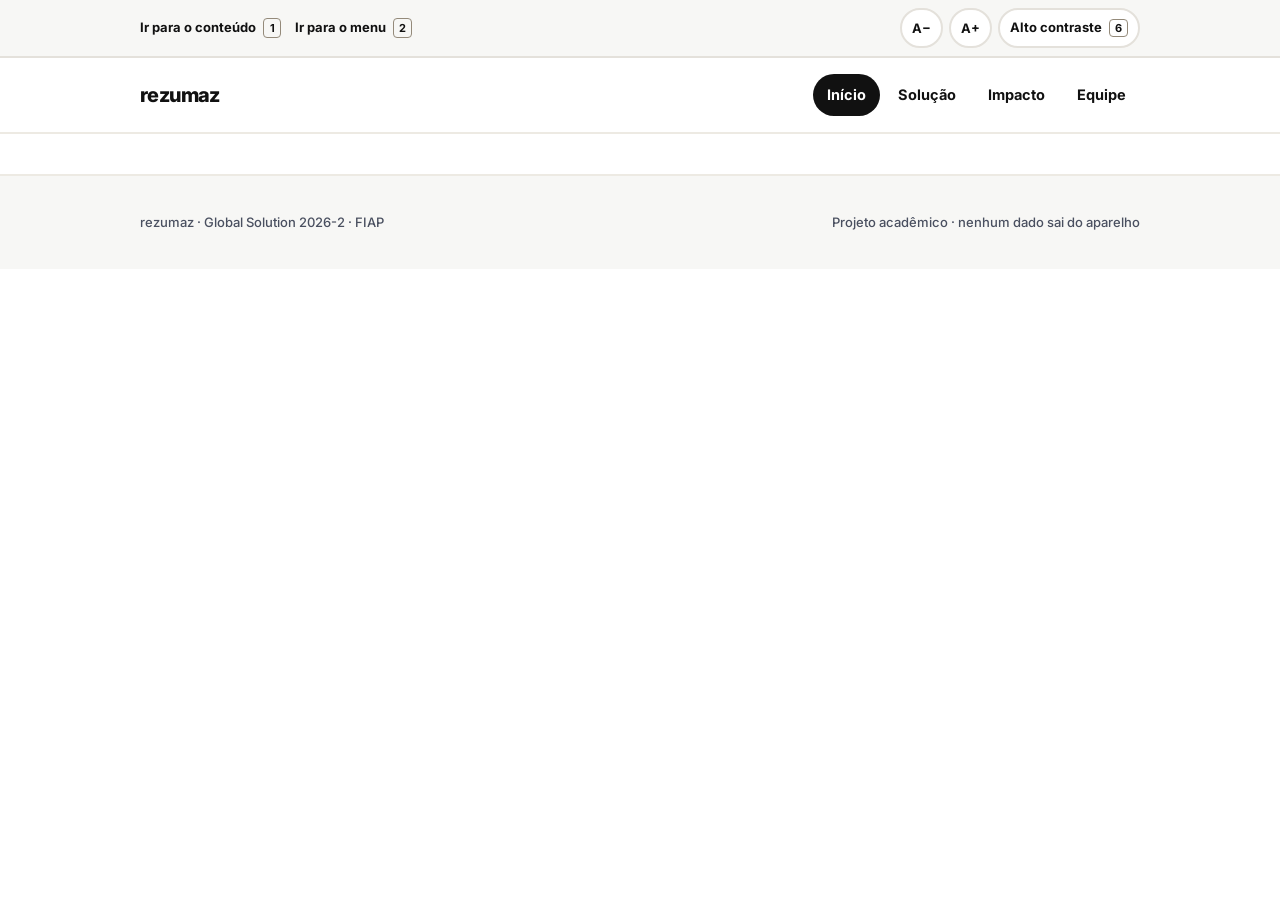
==== index.html @ 038ea57f "feat: front-end" ====
<!DOCTYPE html>
<html lang="pt-BR">
<head>
  <meta charset="UTF-8">
  <meta name="viewport" content="width=device-width, initial-scale=1.0">
  <meta name="description" content="rezumaz: projeto da Global Solution 2026-2 sobre o primeiro emprego de quem nunca teve carteira assinada.">
  <title>rezumaz · o problema do primeiro emprego</title>
  <link rel="preconnect" href="https://fonts.googleapis.com">
  <link rel="preconnect" href="https://fonts.gstatic.com" crossorigin>
  <link rel="stylesheet" href="https://fonts.googleapis.com/css2?family=Inter:wght@500;700;800&display=swap">
  <link rel="stylesheet" href="css/estilos.css">
</head>
<body>
  <div class="barra-acesso">
    <div class="conteudo barra-acesso__linha">
      <nav class="barra-acesso__atalhos" aria-label="Atalhos de acessibilidade">
        <a class="barra-acesso__link" href="#conteudo" accesskey="1">
          Ir para o conteúdo <span class="barra-acesso__tecla" aria-hidden="true">1</span>
        </a>
        <a class="barra-acesso__link" href="#menu" accesskey="2">
          Ir para o menu <span class="barra-acesso__tecla" aria-hidden="true">2</span>
        </a>
      </nav>

      <div class="controles-acesso">
        <button class="controles-acesso__botao" type="button" id="fonte-menor"
                aria-label="Diminuir o tamanho da letra">A&minus;</button>
        <button class="controles-acesso__botao" type="button" id="fonte-maior"
                aria-label="Aumentar o tamanho da letra">A+</button>
        <button class="controles-acesso__botao" type="button" id="alto-contraste"
                accesskey="6" aria-pressed="false">
          Alto contraste <span class="barra-acesso__tecla" aria-hidden="true">6</span>
        </button>
      </div>
    </div>
  </div>


  <header class="cabecalho">
    <div class="conteudo cabecalho__linha">
      <a class="marca" href="index.html">rezumaz</a>
      <nav class="menu" id="menu" aria-label="Menu principal">
        <ul class="menu__lista">
          <li><a class="menu__link menu__link--ativo" href="index.html" aria-current="page">Início</a></li>
          <li><a class="menu__link" href="solucao.html">Solução</a></li>
          <li><a class="menu__link" href="impacto.html">Impacto</a></li>
          <li><a class="menu__link" href="equipe.html">Equipe</a></li>
        </ul>
      </nav>
    </div>
  </header>

  <main id="conteudo">

  </main>

  <footer class="rodape">
    <div class="conteudo rodape__linha">
      <p>rezumaz · Global Solution 2026-2 · FIAP</p>
      <p>Projeto acadêmico · nenhum dado sai do aparelho</p>
    </div>
  </footer>

  <script src="js/visual.js"></script>
</body>
</html>
---- css/estilos.css ----
/* ==========================================================================
   rezumaz · folha de estilo única
   GS2 2026-2 · HTML, CSS e JS puros
   Nenhum CSS fica dentro do HTML. Toda cor e tamanho mora aqui.
   Ordem: variáveis · base · texto · cabeçalho · rodapé · botões ·
          etapas · opções · áreas · grades · formulário · avisos ·
          currículo · blocos · páginas vazias · responsivo · acessibilidade
   ========================================================================== */

/* ---------- 1. VARIÁVEIS ------------------------------------------------- */

:root {
  /* cores da marca */
  --cobalto: #2D5BFF;
  --coral: #FF6B4A;
  --coral-escuro: #D1431F;
  --coral-claro: #FFC4B4;
  --coral-aviso: #FFE4DC;
  --coral-aviso-texto: #A3341A;

  /* texto */
  --tinta: #111111;
  --texto-apoio: #4A5060;
  --texto-fraco: #6B7180;
  --texto-marcador: #7D7364;

  /* superfícies e linhas */
  --branco: #FFFFFF;
  --suave: #F7F7F5;
  --linha: #E4E1DB;
  --borda-campo: #948A7A;
  --trilho: #EDEAE3;
  --erro: #B42318;

  /* forma */
  --raio-card: 16px;
  --raio-campo: 13px;
  --raio-bloco: 18px;
  --raio-redondo: 999px;
  --borda: 2px;

  /* espaço */
  --margem-lateral: 20px;
  --respiro: 20px;
  --respiro-grande: 28px;
  --largura-conteudo: 1080px;
  --largura-estreita: 820px;

  /* movimento */
  --tempo: 0.18s;
}

/* ---------- 2. BASE ----------------------------------------------------- */

* {
  box-sizing: border-box;
}

body {
  margin: 0;
  font-family: Inter, system-ui, -apple-system, Segoe UI, Roboto, sans-serif;
  font-size: 1.03125rem;
  font-weight: 500;
  line-height: 1.5;
  color: var(--tinta);
  background: var(--branco);
}

img {
  max-width: 100%;
  height: auto;
}

/* o navegador põe borda e padding no fieldset; a gente usa ele só para
   agrupar pergunta e resposta, então limpa tudo */
fieldset {
  min-width: 0;
  margin: 0;
  padding: 0;
  border: 0;
}

legend {
  padding: 0;
}

/* container padrão */
.conteudo {
  width: 100%;
  max-width: var(--largura-conteudo);
  margin: 0 auto;
  padding: 0 var(--margem-lateral);
}

.conteudo--estreito {
  max-width: var(--largura-estreita);
}

/* faixas de seção */
.faixa {
  padding: 32px 0;
}

.faixa--suave {
  background: var(--suave);
}

.faixa--linha {
  border-top: var(--borda) solid var(--trilho);
}

/* ---------- 3. TEXTO ---------------------------------------------------- */

.titulo-um {
  margin: 0 0 16px;
  font-size: 2rem;
  font-weight: 800;
  line-height: 1.06;
  letter-spacing: -1.2px;
}

.titulo-dois {
  margin: 0 0 14px;
  font-size: 1.375rem;
  font-weight: 800;
  line-height: 1.25;
  letter-spacing: -0.7px;
}

.titulo-tres {
  margin: 0 0 6px;
  font-size: 1.0625rem;
  font-weight: 700;
  line-height: 1.35;
}

.rotulo {
  margin: 0 0 8px;
  font-size: 0.6875rem;
  font-weight: 800;
  letter-spacing: 1px;
  text-transform: uppercase;
  color: var(--texto-fraco);
}

.apoio {
  margin: 0 0 12px;
  font-size: 0.84375rem;
  line-height: 1.45;
  color: var(--texto-apoio);
}

.paragrafo {
  margin: 0 0 16px;
  font-size: 1.03125rem;
  line-height: 1.5;
}

/* marca-texto coral atrás de uma palavra */
.marca-texto {
  padding: 0 4px;
  background: linear-gradient(transparent 56%, var(--coral-claro) 56%);
}

.destaque {
  color: var(--coral-escuro);
}

/* empilhamento vertical reutilizável */
.pilha {
  display: flex;
  flex-direction: column;
  gap: var(--respiro);
}

.pilha--curta {
  gap: 10px;
}

/* dentro da pilha quem separa é o gap, então a margem sai */
.pilha > * {
  margin-bottom: 0;
}

/* último filho de um bloco nunca empurra o fundo do bloco */
.bloco > :last-child,
.folha > :last-child,
.folha__secao > :last-child,
.aviso > :last-child,
.em-obra > :last-child,
.passo > div > :last-child,
.conteudo > :last-child {
  margin-bottom: 0;
}

/* ---------- 4. CABEÇALHO E MENU ----------------------------------------- */

.pular {
  position: absolute;
  left: -9999px;
  top: 0;
  z-index: 10;
  padding: 12px 18px;
  background: var(--cobalto);
  color: var(--branco);
  font-weight: 700;
  border-radius: 0 0 var(--raio-campo) 0;
}

.pular:focus {
  left: 0;
}

.cabecalho {
  border-bottom: var(--borda) solid var(--trilho);
}

.cabecalho__linha {
  display: flex;
  flex-wrap: wrap;
  gap: 12px;
  align-items: center;
  justify-content: space-between;
  padding-top: 16px;
  padding-bottom: 16px;
}

.marca {
  margin: 0;
  font-size: 1.25rem;
  font-weight: 800;
  letter-spacing: -0.6px;
  color: var(--tinta);
  text-decoration: none;
}

.menu__lista {
  display: flex;
  flex-wrap: wrap;
  gap: 4px;
  margin: 0;
  padding: 0;
  list-style: none;
}

.menu__link {
  display: block;
  padding: 10px 14px;
  border-radius: var(--raio-redondo);
  font-size: 0.90625rem;
  font-weight: 700;
  color: var(--tinta);
  text-decoration: none;
  transition: background var(--tempo) ease;
}

.menu__link:hover {
  background: var(--suave);
}

.menu__link--ativo {
  background: var(--tinta);
  color: var(--branco);
}

/* ---------- 5. RODAPÉ --------------------------------------------------- */

.rodape {
  margin-top: 40px;
  border-top: var(--borda) solid var(--trilho);
  background: var(--suave);
}

.rodape__linha {
  display: flex;
  flex-wrap: wrap;
  gap: 10px;
  justify-content: space-between;
  padding-top: 24px;
  padding-bottom: 24px;
  font-size: 0.8125rem;
  color: var(--texto-apoio);
}

/* ---------- 6. BOTÕES --------------------------------------------------- */

.botao {
  display: inline-flex;
  align-items: center;
  justify-content: center;
  padding: 17px 26px;
  border: var(--borda) solid transparent;
  border-radius: var(--raio-redondo);
  font-family: inherit;
  font-size: 1.03125rem;
  font-weight: 700;
  line-height: 1.2;
  text-align: center;
  text-decoration: none;
  cursor: pointer;
  transition: background var(--tempo) ease, color var(--tempo) ease,
    transform var(--tempo) ease;
}

.botao--principal {
  background: var(--cobalto);
  color: var(--branco);
}

.botao--principal:hover,
.botao--principal:active {
  background: var(--coral);
  color: var(--tinta);
  transform: scale(1.03);
}

.botao--marca {
  background: var(--coral);
  color: var(--tinta);
}

.botao--marca:hover,
.botao--marca:active {
  background: var(--cobalto);
  color: var(--branco);
  transform: scale(1.03);
}

.botao--contorno {
  background: var(--branco);
  border-color: var(--tinta);
  color: var(--tinta);
}

.botao--contorno:hover,
.botao--contorno:active {
  background: var(--tinta);
  color: var(--branco);
  transform: scale(1.03);
}

.botao--largo {
  display: flex;
  width: 100%;
}

.botao--curto {
  padding: 13px 20px;
  font-size: 0.9375rem;
}

/* dupla voltar / continuar no fim de cada etapa */
.navegacao-etapa {
  display: flex;
  flex-wrap: wrap;
  align-items: stretch;
  gap: 10px;
  margin-top: var(--respiro-grande);
}

/* dentro da dupla ninguém usa o botão curto: tamanhos diferentes deixam a
   linha torta. Os dois têm o mesmo padding e esticam para a mesma altura. */
.navegacao-etapa .botao {
  padding-top: 17px;
  padding-bottom: 17px;
  font-size: 1rem;
}

.navegacao-etapa .botao {
  flex: 1 1 140px;
  min-width: 0;
}

/* os dois downloads dividem a mesma linha, inclusive no celular */
.botoes-dupla {
  display: flex;
  align-items: stretch;
  gap: 10px;
}

.botoes-dupla .botao {
  flex: 1 1 0;
  min-width: 0;
  padding-left: 12px;
  padding-right: 12px;
  font-size: 0.9375rem;
}

/* ---------- 7. BARRA DE ETAPAS ------------------------------------------ */

.etapa-cabeca {
  display: flex;
  flex-direction: column;
  gap: 10px;
  margin-bottom: var(--respiro-grande);
}

.etapa-cabeca__trilho {
  height: 10px;
  border-radius: 6px;
  background: var(--trilho);
  overflow: hidden;
}

.etapa-cabeca__trecho {
  height: 100%;
  background: var(--cobalto);
  transition: width 0.3s ease;
}

.etapa-cabeca__texto {
  margin: 0;
  font-size: 0.8125rem;
  font-weight: 700;
}

/* larguras por etapa — são 4 etapas; o JS troca a classe */
.trecho-1 { width: 25%; }
.trecho-2 { width: 50%; }
.trecho-3 { width: 75%; }
.trecho-4 { width: 100%; }

/* ---------- 8. OPÇÃO MARCÁVEL (o card do questionário) ------------------ */

/* estrutura:
   label.opcao > input.opcao__caixa + span.opcao__corpo
   a caixa fica invisível mas continua navegável por teclado */

.opcao {
  display: block;
  cursor: pointer;
}

.opcao__caixa {
  position: absolute;
  width: 1px;
  height: 1px;
  margin: -1px;
  padding: 0;
  overflow: hidden;
  clip-path: inset(50%);
  white-space: nowrap;
}

.opcao__corpo {
  /* altura fixa: todas as cartas da tela ficam do mesmo tamanho,
     independentemente do texto. Sem isso a grade vira escada. */
  height: 138px;
  display: flex;
  gap: 12px;
  align-items: flex-start;
  overflow: hidden;
  padding: 14px;
  border-radius: var(--raio-card);
  background: var(--claro);
  transition: background var(--tempo) ease;
}

.opcao__quadrado {
  flex: none;
  display: flex;
  align-items: center;
  justify-content: center;
  width: 26px;
  height: 26px;
  border: var(--borda) solid var(--escuro);
  border-radius: 8px;
  background: var(--branco);
  transition: background var(--tempo) ease, border-color var(--tempo) ease;
}

.opcao__tique {
  display: block;
  width: 15px;
  height: 15px;
  transform: scale(0);
  transition: transform 0.2s ease;
}

.opcao__texto {
  font-size: 0.9375rem;
  font-weight: 700;
  line-height: 1.3;
}

.opcao__dica {
  display: block;
  margin-top: 2px;
  font-size: 0.78125rem;
  font-weight: 500;
  line-height: 1.35;
  color: var(--texto-apoio);
}

/* estado marcado — irmão adjacente, sem JS */
.opcao__caixa:checked + .opcao__corpo {
  background: var(--vivo);
  animation: pulo 0.26s ease;
}

.opcao__caixa:checked + .opcao__corpo .opcao__quadrado {
  background: var(--escuro);
  border-color: var(--escuro);
}

.opcao__caixa:checked + .opcao__corpo .opcao__tique {
  transform: scale(1);
}

/* foco do teclado aparece no corpo do card */
.opcao__caixa:focus-visible + .opcao__corpo {
  outline: 3px solid var(--cobalto);
  outline-offset: 2px;
}

@keyframes pulo {
  0% { transform: scale(1); }
  45% { transform: scale(1.045); }
  100% { transform: scale(1); }
}

/* caixa marcável simples, sem cor de card — usada no nome social */
.opcao-simples {
  display: flex;
  gap: 10px;
  align-items: center;
  margin-bottom: 10px;
  cursor: pointer;
}

.opcao-simples input {
  flex: none;
  width: 18px;
  height: 18px;
  accent-color: var(--cobalto);
  cursor: pointer;
}

.opcao-simples__texto {
  font-size: 0.90625rem;
  font-weight: 700;
}

/* aviso do nome social: aparece quando a caixa é marcada.
   O gradiente vai do azul claro ao rosa claro da própria paleta. */
.aviso-social {
  margin-top: 12px;
  padding: 16px 18px;
  border-radius: var(--raio-bloco);
  background: linear-gradient(100deg,
    var(--p5-claro) 0%, var(--branco) 50%, var(--p3-claro) 100%);
}

.aviso-social__titulo {
  margin: 0 0 6px;
  font-size: 1rem;
  font-weight: 800;
}

.aviso-social__texto {
  margin: 0;
  font-size: 0.84375rem;
  line-height: 1.5;
}

/* campos que só aparecem depois de outra resposta */
.campo--revelado {
  margin-left: 0;
  padding-left: 14px;
  border-left: 3px solid var(--trilho);
}

/* ---------- 9. AS 8 PALETAS --------------------------------------------- */
/* As oito paletas existem uma vez só, aqui, e são usadas por dois caminhos
   diferentes que NÃO se misturam:

   .cor-1 a .cor-8  -> cor do card no questionário, dada pela POSIÇÃO dele
                       na tela. Não diz nada sobre a área. A sequência gira
                       a cada tela para a tela não ficar sempre igual.

   .area-<nome>     -> cor da ÁREA de verdade, usada depois do questionário:
                       pílula de competência, selo de curso, faixa de
                       resultado. Aí a cor significa alguma coisa.

   O currículo (.folha) não usa nenhuma das duas: ele é neutro. */

:root {
  --p1-claro: #E4FFA3; --p1-vivo: #C6F432; --p1-escuro: #4F6B00;
  --p2-claro: #FFF3B0; --p2-vivo: #FFD84D; --p2-escuro: #7A5C00;
  --p3-claro: #FFD6E8; --p3-vivo: #FF9EC4; --p3-escuro: #A32C5E;
  --p4-claro: #D6F5E3; --p4-vivo: #6EE7B0; --p4-escuro: #0B6B47;
  --p5-claro: #D6F0FF; --p5-vivo: #7DD3FC; --p5-escuro: #0A5F87;
  --p6-claro: #FFE0CC; --p6-vivo: #FFB184; --p6-escuro: #8A3D13;
  --p7-claro: #CFF5F3; --p7-vivo: #5EEAD4; --p7-escuro: #0A6B5E;
  --p8-claro: #F2E8D5; --p8-vivo: #E8C77A; --p8-escuro: #6B4E0A;
}

/* cor por posição na tela — o JS aplica cor-1 a cor-6 nos seis lugares e
   gira a sequência a cada tela nova */
.cor-1 { --claro: var(--p1-claro); --vivo: var(--p1-vivo); --escuro: var(--p1-escuro); }
.cor-2 { --claro: var(--p2-claro); --vivo: var(--p2-vivo); --escuro: var(--p2-escuro); }
.cor-3 { --claro: var(--p3-claro); --vivo: var(--p3-vivo); --escuro: var(--p3-escuro); }
.cor-4 { --claro: var(--p4-claro); --vivo: var(--p4-vivo); --escuro: var(--p4-escuro); }
.cor-5 { --claro: var(--p5-claro); --vivo: var(--p5-vivo); --escuro: var(--p5-escuro); }
.cor-6 { --claro: var(--p6-claro); --vivo: var(--p6-vivo); --escuro: var(--p6-escuro); }
.cor-7 { --claro: var(--p7-claro); --vivo: var(--p7-vivo); --escuro: var(--p7-escuro); }
.cor-8 { --claro: var(--p8-claro); --vivo: var(--p8-vivo); --escuro: var(--p8-escuro); }

/* cor da área — só depois do questionário */
.area-comercio      { --claro: var(--p3-claro); --vivo: var(--p3-vivo); --escuro: var(--p3-escuro); }
.area-cuidado       { --claro: var(--p2-claro); --vivo: var(--p2-vivo); --escuro: var(--p2-escuro); }
.area-cozinha       { --claro: var(--p4-claro); --vivo: var(--p4-vivo); --escuro: var(--p4-escuro); }
.area-limpeza       { --claro: var(--p6-claro); --vivo: var(--p6-vivo); --escuro: var(--p6-escuro); }
.area-tecnologia    { --claro: var(--p1-claro); --vivo: var(--p1-vivo); --escuro: var(--p1-escuro); }
.area-administrativo{ --claro: var(--p5-claro); --vivo: var(--p5-vivo); --escuro: var(--p5-escuro); }

/* ---------- 10. GRADES -------------------------------------------------- */

.grade {
  display: grid;
  gap: 10px;
  /* a grade também é usada em <ul>, então tira marcador e recuo */
  margin: 0;
  padding: 0;
  list-style: none;
}

.grade--dois { grid-template-columns: repeat(2, minmax(0, 1fr)); }

/* no celular três e quatro colunas viram uma só */
.grade--tres,
.grade--quatro { grid-template-columns: 1fr; }

.grupo-area {
  margin-bottom: var(--respiro-grande);
}

.grupo-area__titulo {
  margin: 0 0 10px;
  font-size: 0.6875rem;
  font-weight: 800;
  letter-spacing: 1px;
  text-transform: uppercase;
  color: var(--texto-fraco);
}

/* ---------- 11. FORMULÁRIO ---------------------------------------------- */

.campo {
  display: block;
  margin-bottom: 16px;
}

.campo__rotulo {
  display: block;
  margin-bottom: 7px;
  font-size: 0.84375rem;
  font-weight: 700;
}

.campo__entrada {
  display: block;
  width: 100%;
  min-width: 0;
  height: 52px;
  padding: 0 14px;
  border: var(--borda) solid var(--borda-campo);
  border-radius: var(--raio-campo);
  font-family: inherit;
  font-size: 1rem;
  font-weight: 500;
  color: var(--tinta);
  background: var(--branco);
}

.campo__entrada::placeholder {
  color: var(--texto-marcador);
}

textarea.campo__entrada {
  height: auto;
  min-height: 120px;
  padding: 12px 14px;
  line-height: 1.5;
  resize: vertical;
}

.campo__ajuda {
  display: block;
  margin-top: 6px;
  font-size: 0.78125rem;
  line-height: 1.4;
  color: var(--texto-apoio);
}

/* mensagem de erro — o JS só troca o texto e tira a classe de escondido */
.campo__erro {
  display: block;
  margin-top: 6px;
  font-size: 0.78125rem;
  font-weight: 700;
  color: var(--erro);
}

.campo--invalido .campo__entrada {
  border-color: var(--erro);
}

.recado {
  margin: 0 0 16px;
  padding: 14px 16px;
  border-radius: var(--raio-card);
  font-size: 0.875rem;
  line-height: 1.45;
}

.recado--erro {
  background: var(--coral-aviso);
  color: var(--coral-aviso-texto);
  font-weight: 700;
}

.recado--certo {
  background: var(--suave);
  border-left: 4px solid var(--cobalto);
  font-weight: 700;
}

/* ---------- 12. AVISO --------------------------------------------------- */

.aviso {
  padding: 14px 16px;
  border-radius: var(--raio-card);
  background: var(--coral-aviso);
}

.aviso__titulo {
  margin: 0 0 5px;
  font-size: 0.8125rem;
  font-weight: 800;
  color: var(--coral-aviso-texto);
}

.aviso__texto {
  margin: 0;
  font-size: 0.8125rem;
  line-height: 1.45;
}

/* ---------- 13. PÍLULAS ------------------------------------------------- */

.lista-pilulas {
  display: flex;
  flex-wrap: wrap;
  gap: 8px;
  margin: 0 0 14px;
  padding: 0;
  list-style: none;
}

.pilula {
  display: inline-block;
  padding: 8px 14px;
  border-radius: var(--raio-redondo);
  background: var(--claro, var(--suave));
  font-size: 0.78125rem;
  font-weight: 700;
}

.pilula--contorno {
  background: var(--branco);
  border: var(--borda) solid var(--linha);
}

.pilula--tinta {
  background: var(--tinta);
  color: var(--branco);
}

/* ---------- 14. FOLHA DO CURRÍCULO -------------------------------------- */

.folha {
  padding: 22px;
  border: var(--borda) solid var(--linha);
  border-radius: 22px;
  background: var(--branco);
}

/* prévia: a mesma folha, menor, para caber ao lado dos botões */
.folha--previa {
  padding: 18px;
}

.folha--previa .folha__nome { font-size: 1.0625rem; }
.folha--previa .folha__contato,
.folha--previa .folha__texto,
.folha--previa .folha__lista { font-size: 0.78125rem; }
.folha--previa .folha__secao { margin-top: 12px; }

/* lacuna: o que ainda falta a pessoa preencher */
.folha__lacuna {
  display: inline-block;
  min-width: 110px;
  padding: 1px 8px;
  border-radius: 4px;
  background: var(--trilho);
  color: var(--texto-apoio);
  font-size: 0.75rem;
}

.folha__nome {
  margin: 0;
  font-size: 1.3125rem;
  font-weight: 800;
  letter-spacing: -0.4px;
}

.folha__contato {
  margin: 5px 0 0;
  font-size: 0.84375rem;
  line-height: 1.45;
  color: var(--texto-apoio);
}

.folha__secao {
  margin-top: 16px;
}

.folha__rotulo {
  margin: 0 0 5px;
  font-size: 0.6875rem;
  font-weight: 800;
  letter-spacing: 0.8px;
  text-transform: uppercase;
  color: var(--texto-fraco);
}

.folha__texto {
  margin: 0;
  font-size: 0.84375rem;
  line-height: 1.55;
}

/* dentro da folha nada herda cor de área: currículo é documento sério */
.folha .pilula {
  background: var(--branco);
  border: var(--borda) solid var(--linha);
}

.folha__lista {
  margin: 0;
  padding: 0;
  list-style: none;
  font-size: 0.84375rem;
  line-height: 1.55;
}

/* ---------- 15. BLOCOS DE CONTEÚDO -------------------------------------- */

.bloco {
  padding: 18px 20px;
  border-radius: var(--raio-bloco);
  background: var(--suave);
}

.bloco--contorno {
  background: var(--branco);
  border: var(--borda) solid var(--linha);
}

/* passo numerado da seção "como funciona" */
.passo {
  display: flex;
  gap: 14px;
  align-items: flex-start;
}

.passo__numero {
  flex: none;
  display: flex;
  align-items: center;
  justify-content: center;
  width: 38px;
  height: 38px;
  border-radius: var(--raio-redondo);
  background: var(--coral-claro);
  font-size: 1rem;
  font-weight: 800;
}

/* dado com fonte citada */
.dado__numero {
  margin: 0;
  font-size: 2.125rem;
  font-weight: 800;
  line-height: 1.05;
  letter-spacing: -1.2px;
  color: var(--coral-escuro);
}

.dado__texto {
  margin: 6px 0 0;
  font-size: 0.875rem;
  line-height: 1.45;
}

.dado__fonte {
  margin: 8px 0 0;
  font-size: 0.75rem;
  line-height: 1.4;
  color: var(--texto-apoio);
}

.dado__fonte a {
  color: var(--texto-apoio);
}

/* cartão de curso */
.curso {
  display: flex;
  flex-direction: column;
  gap: 8px;
  padding: 15px;
  border-radius: 15px;
  background: var(--branco);
  color: var(--tinta);
  text-decoration: none;
}

.curso__selo {
  width: 36px;
  height: 36px;
  border-radius: 10px;
  background: var(--claro, var(--coral-claro));
  border: var(--borda) solid var(--vivo, var(--coral));
}

.curso__nome {
  font-size: 0.90625rem;
  font-weight: 700;
}

.curso__detalhe {
  font-size: 0.78125rem;
  color: var(--texto-apoio);
}

/* ---------- 15b. TABELA E CÓDIGO ---------------------------------------- */

.tabela {
  width: 100%;
  margin: 0 0 var(--respiro);
  border-collapse: collapse;
  text-align: left;
}

.tabela th {
  padding: 0 10px 8px 0;
  font-size: 0.6875rem;
  font-weight: 800;
  letter-spacing: 0.8px;
  text-transform: uppercase;
  color: var(--texto-fraco);
}

.tabela td {
  padding: 9px 10px 9px 0;
  border-top: 1px solid var(--trilho);
  font-size: 0.84375rem;
  line-height: 1.45;
  vertical-align: top;
}

code {
  padding: 2px 6px;
  border-radius: 5px;
  background: var(--suave);
  font-family: ui-monospace, SFMono-Regular, Menlo, Consolas, monospace;
  font-size: 0.86em;
}

.bloco code,
.aviso code {
  background: var(--branco);
}

/* ---------- 15c. PINTURA PELA ÁREA -------------------------------------- */
/* fica depois de .bloco e .passo__numero de propósito: estas duas classes
   precisam vencer o fundo padrão de quem elas estão pintando */

.tom-claro { background: var(--claro); }
.tom-vivo  { background: var(--vivo); }

/* separa duas telas que, no estático, aparecem uma embaixo da outra.
   Some junto com o aviso quando o JS passar a mostrar uma por vez. */
.proxima-tela {
  margin-top: 40px;
  padding-top: 32px;
  border-top: var(--borda) dashed var(--borda-campo);
}

/* ---------- 16. PÁGINAS AINDA VAZIAS ------------------------------------ */
/* some junto com o conteúdo de verdade; é só marcação de obra */

.em-obra {
  padding: 22px;
  border: var(--borda) dashed var(--borda-campo);
  border-radius: var(--raio-bloco);
  background: var(--suave);
}

.em-obra__titulo {
  margin: 0 0 8px;
  font-size: 0.875rem;
  font-weight: 800;
}

.em-obra__texto {
  margin: 0;
  font-size: 0.84375rem;
  line-height: 1.5;
  color: var(--texto-apoio);
}

.em-obra__lista {
  margin: 10px 0 0;
  padding-left: 20px;
  font-size: 0.84375rem;
  line-height: 1.6;
  color: var(--texto-apoio);
}

/* ---------- 17. RESPONSIVO ---------------------------------------------- */

@media (min-width: 600px) {
  .grade--tres { grid-template-columns: repeat(2, minmax(0, 1fr)); }
  .grade--quatro { grid-template-columns: repeat(2, minmax(0, 1fr)); }
}

@media (min-width: 900px) {
  :root {
    --margem-lateral: 40px;
    --respiro: 24px;
    --respiro-grande: 32px;
  }

  body { font-size: 1.03125rem; }

  .titulo-um {
    font-size: 3rem;
    letter-spacing: -2px;
  }

  .titulo-dois {
    font-size: 1.625rem;
    letter-spacing: -0.9px;
  }

  .faixa { padding: 44px 0; }

  .grade { gap: 12px; }
  .grade--tres { grid-template-columns: repeat(3, minmax(0, 1fr)); }
  .grade--quatro { grid-template-columns: repeat(4, minmax(0, 1fr)); }

  .navegacao-etapa .botao { flex: 0 0 auto; }

  /* duas colunas lado a lado onde faz sentido */
  .duas-colunas {
    display: flex;
    flex-wrap: wrap;
    gap: 36px;
    align-items: flex-start;
  }

  .duas-colunas > * {
    flex: 1 1 360px;
    min-width: 0;
  }
}

@media (min-width: 1200px) {
  .titulo-um {
    font-size: 3.625rem;
    letter-spacing: -2.4px;
  }
}

/* ---------- 18. ACESSIBILIDADE ------------------------------------------ */

/* Esconde de TODO MUNDO, inclusive do leitor de tela. É o que vale para
   campo que ainda não deve existir: com .esconder o campo some da tela mas
   continua sendo lido em voz alta, o que confunde mais do que ajuda. */
.oculto {
  display: none;
}

/* texto só para leitor de tela — fica invisível mas CONTINUA sendo lido.
   Use só para legenda e rótulo que o visual já deixa óbvio. */
.esconder {
  position: absolute;
  width: 1px;
  height: 1px;
  margin: -1px;
  padding: 0;
  overflow: hidden;
  clip-path: inset(50%);
  white-space: nowrap;
}

/* foco sempre visível, em qualquer elemento */
a:focus-visible,
button:focus-visible,
input:focus-visible,
select:focus-visible,
textarea:focus-visible,
summary:focus-visible {
  outline: 3px solid var(--cobalto);
  outline-offset: 2px;
}

/* quem pediu menos animação no sistema não recebe nenhuma */
@media (prefers-reduced-motion: reduce) {
  * {
    animation: none !important;
    transition: none !important;
  }
}


/* ---------- 19. AJUSTE DE FONTE E ALTO CONTRASTE ------------------------ */
/* Todo font-size do arquivo está em rem, então mudar a base do <html> muda
   a página inteira. Também faz a página respeitar o tamanho de fonte que a
   pessoa já configurou no navegador. */

html { font-size: 100%; }
html.fonte-media  { font-size: 112.5%; }
html.fonte-grande { font-size: 125%; }

/* Barra de acessibilidade no topo de todas as páginas, antes de qualquer
   conteúdo: é o primeiro elemento que o teclado alcança. Segue o padrão
   do e-MAG, com atalho 1 para o conteúdo, 2 para o menu e 6 para o
   alto contraste. */
.barra-acesso {
  background: var(--suave);
  border-bottom: var(--borda) solid var(--linha);
}

.barra-acesso__linha {
  display: flex;
  flex-wrap: wrap;
  gap: 8px 16px;
  align-items: center;
  justify-content: space-between;
  padding-top: 8px;
  padding-bottom: 8px;
}

.barra-acesso__atalhos {
  display: flex;
  flex-wrap: wrap;
  gap: 14px;
}

.barra-acesso__link {
  font-size: 0.8125rem;
  font-weight: 700;
  color: var(--tinta);
  text-decoration: none;
}

.barra-acesso__link:hover {
  text-decoration: underline;
}

.barra-acesso__tecla {
  display: inline-block;
  min-width: 18px;
  margin-left: 4px;
  padding: 1px 5px;
  border: 1px solid var(--borda-campo);
  border-radius: 4px;
  font-size: 0.6875rem;
  text-align: center;
}

.controles-acesso {
  display: flex;
  gap: 6px;
  align-items: center;
}

.controles-acesso__botao {
  min-width: 40px;
  height: 40px;
  padding: 0 10px;
  border: var(--borda) solid var(--linha);
  border-radius: var(--raio-redondo);
  background: var(--branco);
  font-family: inherit;
  font-size: 0.8125rem;
  font-weight: 700;
  color: var(--tinta);
  cursor: pointer;
}

.controles-acesso__botao:hover {
  border-color: var(--tinta);
}

.controles-acesso__botao[aria-pressed="true"] {
  background: var(--tinta);
  border-color: var(--tinta);
  color: var(--branco);
}

/* alto contraste: tira os pastéis e deixa tudo em preto, branco e um azul
   escuro. Nenhuma informação dependia só de cor, então nada se perde. */
html.alto-contraste {
  --cobalto: #00257F;
  --coral: #FFFFFF;
  --coral-claro: #FFFFFF;
  --coral-escuro: #000000;
  --coral-aviso: #FFFFFF;
  --coral-aviso-texto: #000000;
  --tinta: #000000;
  --texto-apoio: #000000;
  --texto-fraco: #000000;
  --texto-marcador: #3A3A3A;
  --branco: #FFFFFF;
  --suave: #FFFFFF;
  --linha: #000000;
  --borda-campo: #000000;
  --trilho: #DADADA;
  --erro: #8C0000;
  --lilas-claro: #FFFFFF;
  --lilas-escuro: #000000;
}

html.alto-contraste .opcao__corpo,
html.alto-contraste .pilula,
html.alto-contraste .curso__selo,
html.alto-contraste .passo__numero,
html.alto-contraste .aviso-social {
  background: var(--branco);
  border: var(--borda) solid var(--tinta);
}

html.alto-contraste .opcao__caixa:checked + .opcao__corpo {
  background: var(--branco);
  border-width: 4px;
}

html.alto-contraste .marca-texto {
  background: none;
  text-decoration: underline;
  text-decoration-thickness: 3px;
}

html.alto-contraste .botao--principal {
  border-color: var(--tinta);
}

/* ---------- 20. CARD DE ENDEREÇO (lilás) -------------------------------- */
/* Lilás porque é a cor associada às causas de população em situação de rua.
   Texto preto sobre o fundo dá 15,7:1; o título dá 7,7:1. */

:root {
  --lilas-claro: #EDE7FD;
  --lilas-escuro: #53309A;
}

.aviso-lilas {
  margin-top: 8px;
  padding: 14px 16px;
  border-radius: var(--raio-card);
  background: var(--lilas-claro);
}

.aviso-lilas__titulo {
  margin: 0 0 5px;
  font-size: 0.8125rem;
  font-weight: 800;
  color: var(--lilas-escuro);
}

.aviso-lilas__texto {
  margin: 0;
  font-size: 0.8125rem;
  line-height: 1.45;
}

/* ---------- 21. BOTÃO DISCRETO ------------------------------------------ */
/* Para ações secundárias que não podem competir com baixar o currículo. */

.botao--mini {
  padding: 10px 16px;
  border-color: var(--linha);
  font-size: 0.875rem;
  font-weight: 700;
}

.botao--mini:hover {
  border-color: var(--tinta);
  background: var(--branco);
  color: var(--tinta);
  transform: none;
}

.acoes-discretas {
  display: flex;
  flex-wrap: wrap;
  gap: 8px;
  align-items: center;
  margin-top: var(--respiro-grande);
  padding-top: var(--respiro);
  border-top: var(--borda) solid var(--trilho);
}

.acoes-discretas .botao {
  flex: 0 0 auto;
}

/* o exemplo do telefone de recado pode ficar longo; nunca empurra a página */
#exemplo-recado {
  overflow-wrap: anywhere;
}

/* ---------- 22. RECADO DE TELA VAZIA ------------------------------------ */
/* Aparece quando a pessoa não marca nada. Não pode parecer erro: a pergunta
   é que não encaixou. Fundo da própria paleta, com a mãozinha apontando. */

.recado-vazio {
  display: flex;
  gap: 12px;
  align-items: flex-start;
  margin-top: 14px;
  padding: 14px 16px;
  border-radius: var(--raio-card);
  background: var(--p1-claro);
}

.recado-vazio__seta {
  flex: none;
  font-size: 1.25rem;
  line-height: 1.2;
}

.recado-vazio__texto {
  margin: 0;
  font-size: 0.875rem;
  line-height: 1.45;
}

html.alto-contraste .recado-vazio {
  background: var(--branco);
  border: var(--borda) solid var(--tinta);
}

/* ---------- 23. AJUSTES FINOS ------------------------------------------- */

/* a carta encolhe no computador, onde há mais largura por coluna */
@media (min-width: 900px) {
  .opcao__corpo { height: 108px; }
}

/* a dupla de frequência é de uma linha só: não precisa da altura da carta */
#tela-frequencia .opcao__corpo,
#lista-destinos .opcao__corpo {
  height: auto;
  min-height: 64px;
  align-items: center;
}

/* o chamado principal da marca, centralizado e com respiro no celular */
.chamada-marca {
  margin: var(--respiro-grande) 0 0;
  text-align: center;
}

.chamada-marca .botao {
  width: 100%;
}

@media (min-width: 900px) {
  .chamada-marca {
    text-align: left;
  }
  .chamada-marca .botao {
    width: auto;
    min-width: 220px;
  }
}

/* no celular os downloads não encostam no currículo */
.pilha > .botoes-dupla:first-child {
  margin-top: 8px;
}

@media (max-width: 899px) {
  .duas-colunas > .pilha > .botoes-dupla:first-child {
    margin-top: var(--respiro-grande);
  }
}

/* "Faltou alguma coisa?" ocupa a linha inteira para não quebrar a dupla */
.acoes-discretas__rotulo {
  flex: 1 0 100%;
  margin: 0 0 4px;
}

/* ---------- 24. CORREÇÕES DE LAYOUT ------------------------------------- */

/* No celular as duas colunas viram uma pilha, e sem isso os blocos colavam
   um no outro — era o que grudava o botão Começar no card da Ana. */
@media (max-width: 899px) {
  .duas-colunas > * + * {
    margin-top: var(--respiro-grande);
  }
}

/* O segundo chamado para a ação só faz sentido no celular, onde o primeiro
   já saiu da tela. No computador os dois ficam visíveis juntos. */
.so-no-celular {
  display: block;
}

@media (min-width: 900px) {
  .so-no-celular {
    display: none;
  }
}

/* ---------- 25. BLOCO DE ACESSIBILIDADE (PCD) --------------------------- */
/* As cores são as da Disability Pride Flag de 2021, da Ann Magill. As cinco
   faixas representam tipos de deficiência: vermelho física, dourado
   neurodivergência, branco invisível e não diagnosticada, azul psiquiátrica,
   verde sensorial. O fundo carvão é luto pelas vítimas de violência
   capacitista.

   A própria bandeira foi redesenhada em 2021 para ser acessível: as faixas
   em zigue-zague causavam efeito de cintilação, e as cores foram suavizadas
   para quem tem daltonismo. Por isso aqui ela entra como uma FAIXA FINA no
   topo do bloco, nunca como fundo atrás do texto: fundo listrado quebraria
   o contraste e trairia a razão de existir do próprio redesenho. */

:root {
  --bandeira-vermelho: #CF7280;
  --bandeira-dourado:  #EEDE77;
  --bandeira-branco:   #E8E8E8;
  --bandeira-azul:     #7BC2E0;
  --bandeira-verde:    #3BB07D;
  --bandeira-carvao:   #595959;
}

.aviso-acesso {
  margin-top: 12px;
  border-radius: var(--raio-bloco);
  overflow: hidden;
  background: var(--suave);
  border: var(--borda) solid var(--linha);
}

.aviso-acesso__bandeira {
  height: 10px;
  background: linear-gradient(
    100deg,
    var(--bandeira-vermelho) 0%,   var(--bandeira-vermelho) 20%,
    var(--bandeira-dourado)  20%,  var(--bandeira-dourado)  40%,
    var(--bandeira-branco)   40%,  var(--bandeira-branco)   60%,
    var(--bandeira-azul)     60%,  var(--bandeira-azul)     80%,
    var(--bandeira-verde)    80%,  var(--bandeira-verde)    100%
  );
}

.aviso-acesso__corpo {
  padding: 16px 18px;
}

.aviso-acesso__titulo {
  margin: 0 0 6px;
  font-size: 1rem;
  font-weight: 800;
}

.aviso-acesso__texto {
  margin: 0 0 10px;
  font-size: 0.84375rem;
  line-height: 1.5;
}

html.alto-contraste .aviso-acesso {
  background: var(--branco);
  border-color: var(--tinta);
}

html.alto-contraste .aviso-acesso__bandeira {
  background: var(--tinta);
}

/* Uma caixa marcável que não pode passar batida fica dentro de um bloco
   com traço, em vez de solta entre dois campos. */
.opcao-destaque {
  margin-bottom: 16px;
  padding: 14px 16px;
  border: var(--borda) solid var(--borda-campo);
  border-radius: var(--raio-card);
}

.opcao-destaque .opcao-simples {
  margin-bottom: 0;
}

.opcao-destaque__dica {
  margin: 6px 0 0 28px;
  font-size: 0.8125rem;
  line-height: 1.4;
  color: var(--texto-apoio);
}

/* ---------- 26. PAR DE CAMPOS LADO A LADO ------------------------------- */
/* Usado no período de estudo: ano de início e ano de fim. */

.campo-par {
  display: flex;
  flex-wrap: wrap;
  gap: 10px;
}

.campo-par > .campo {
  flex: 1 1 130px;
  min-width: 0;
}
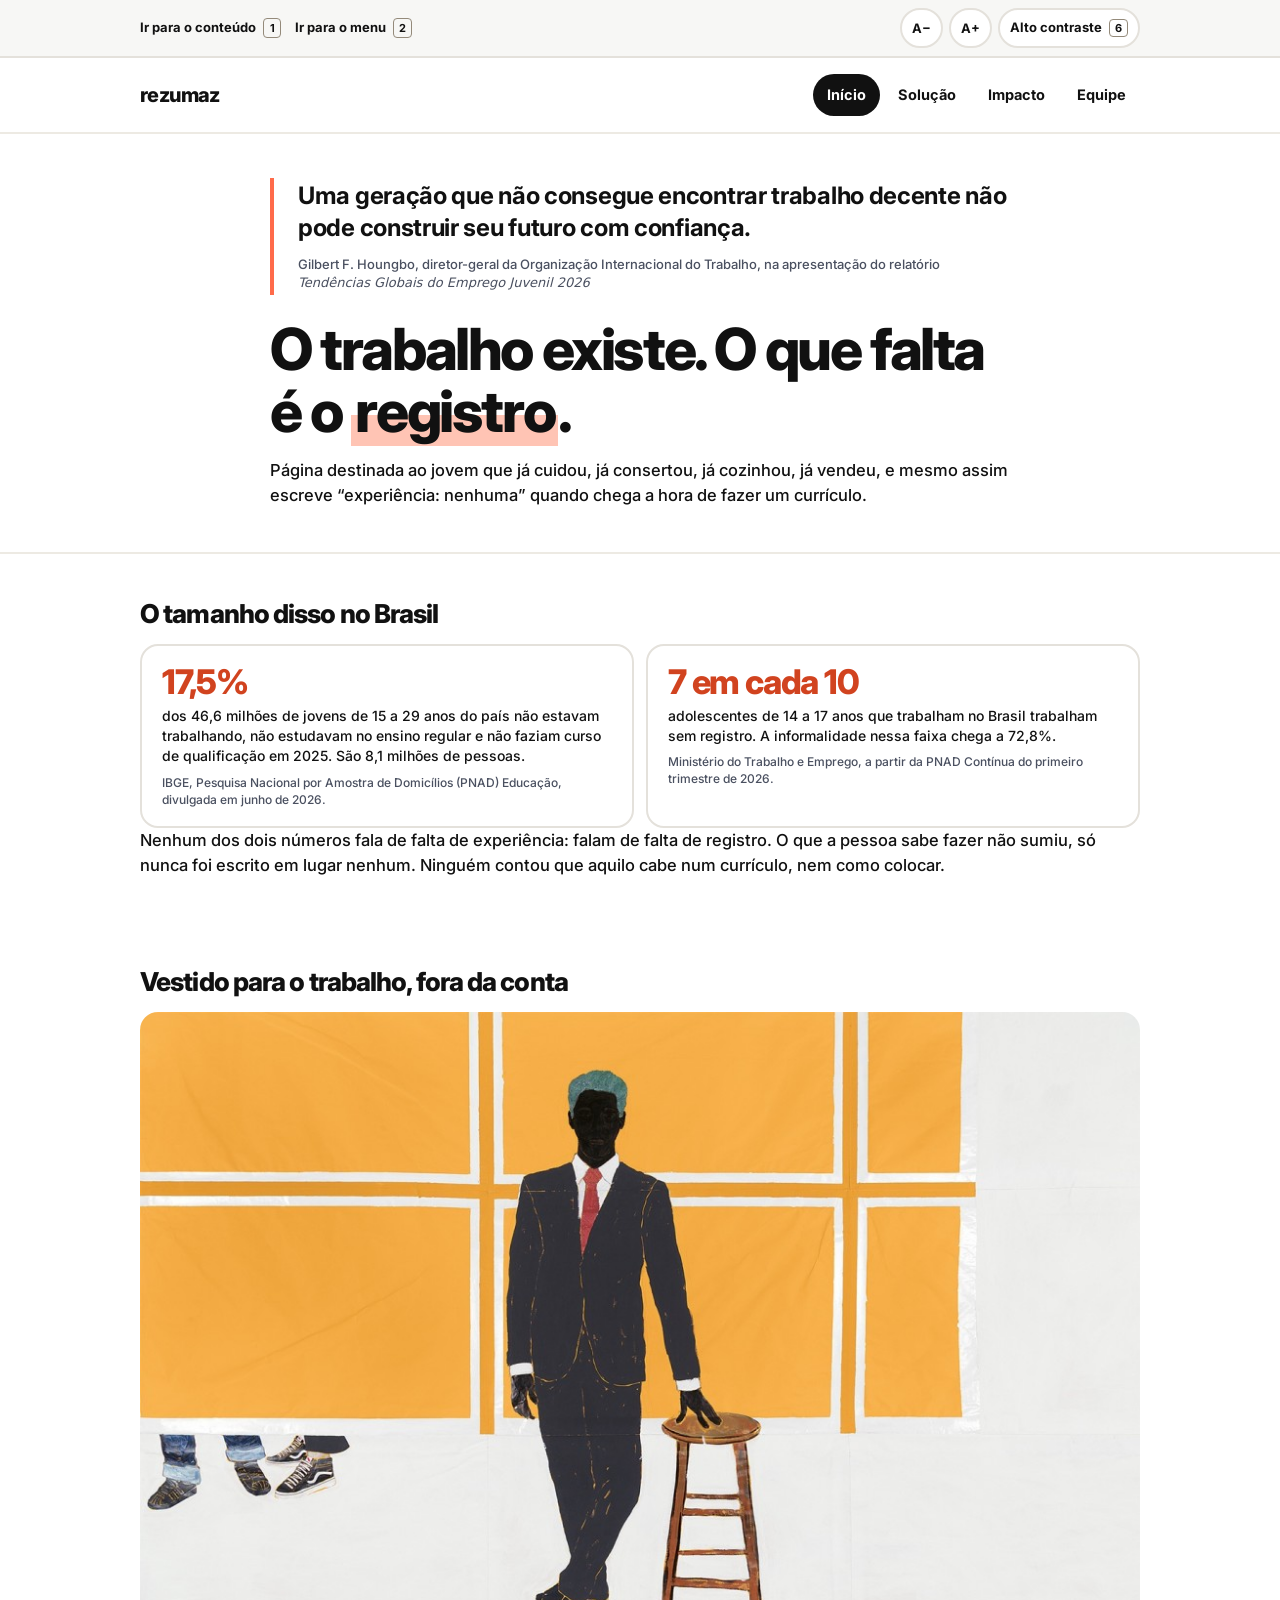
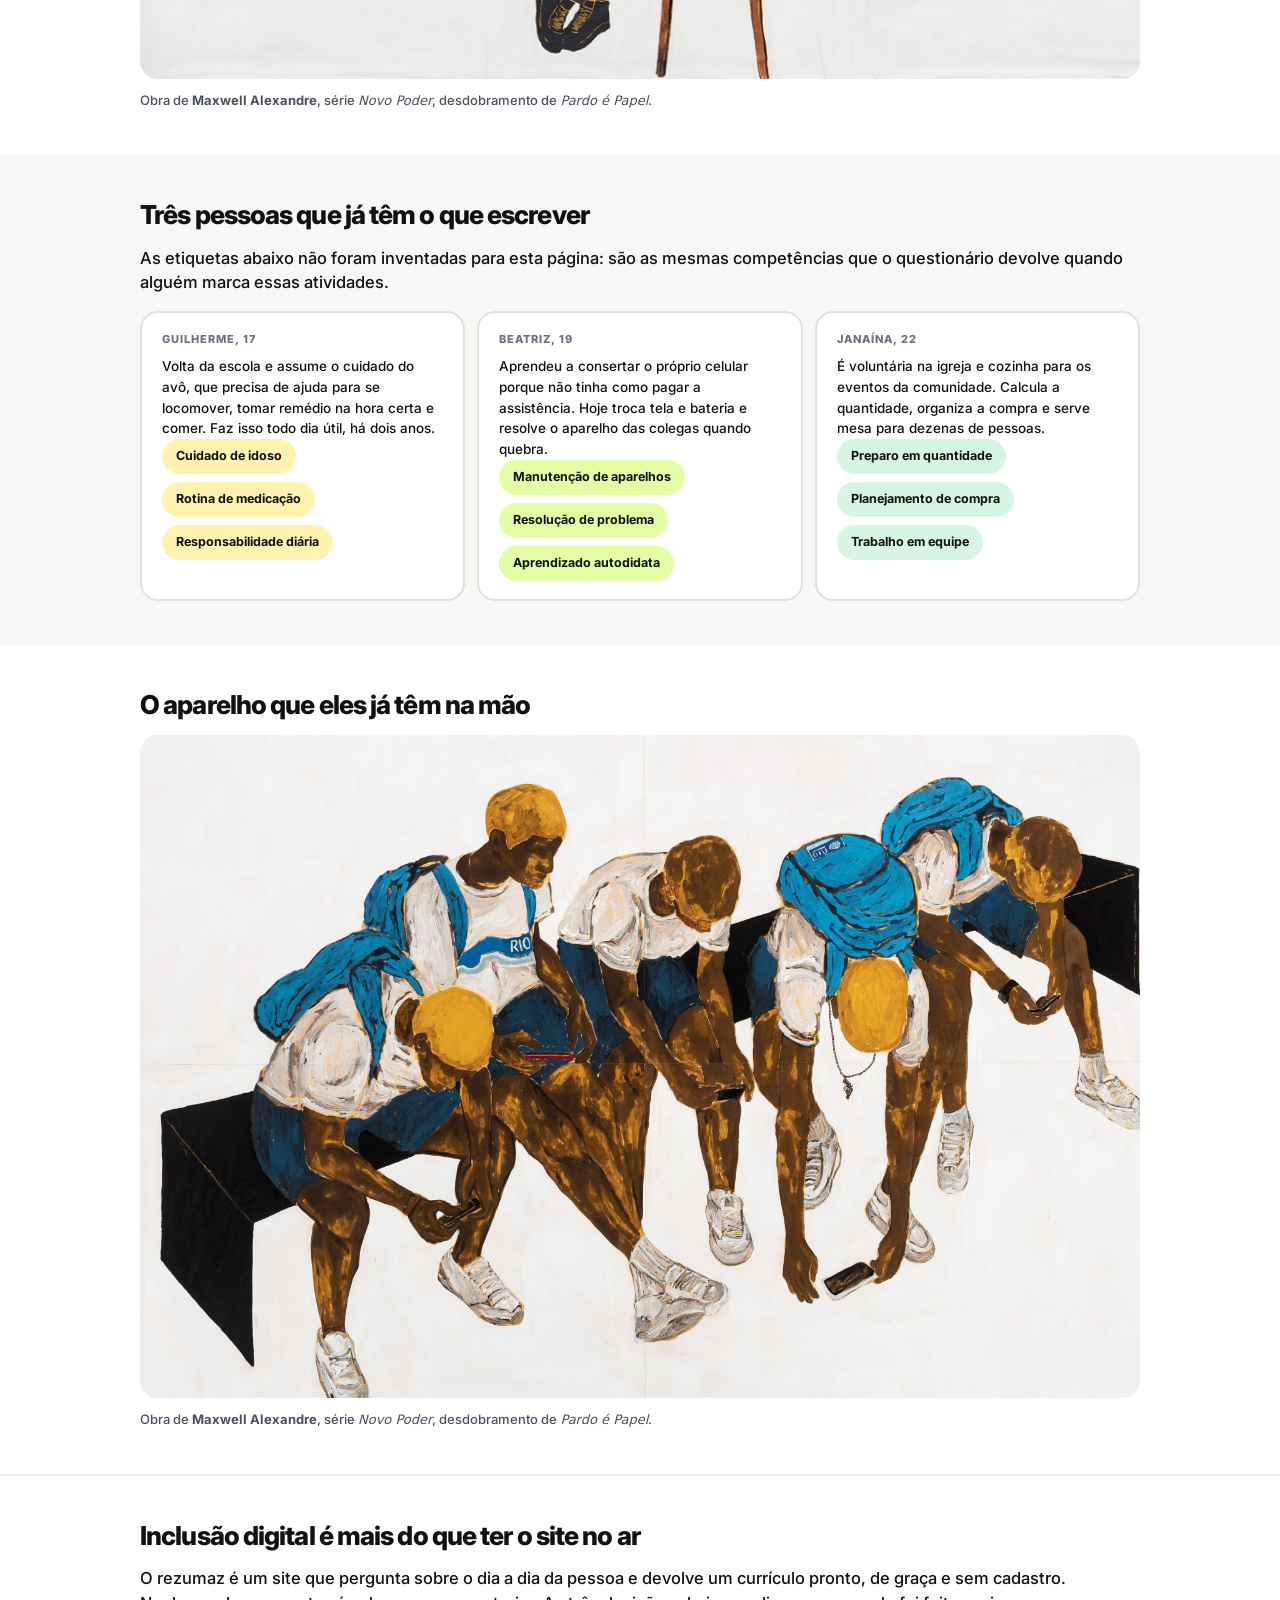
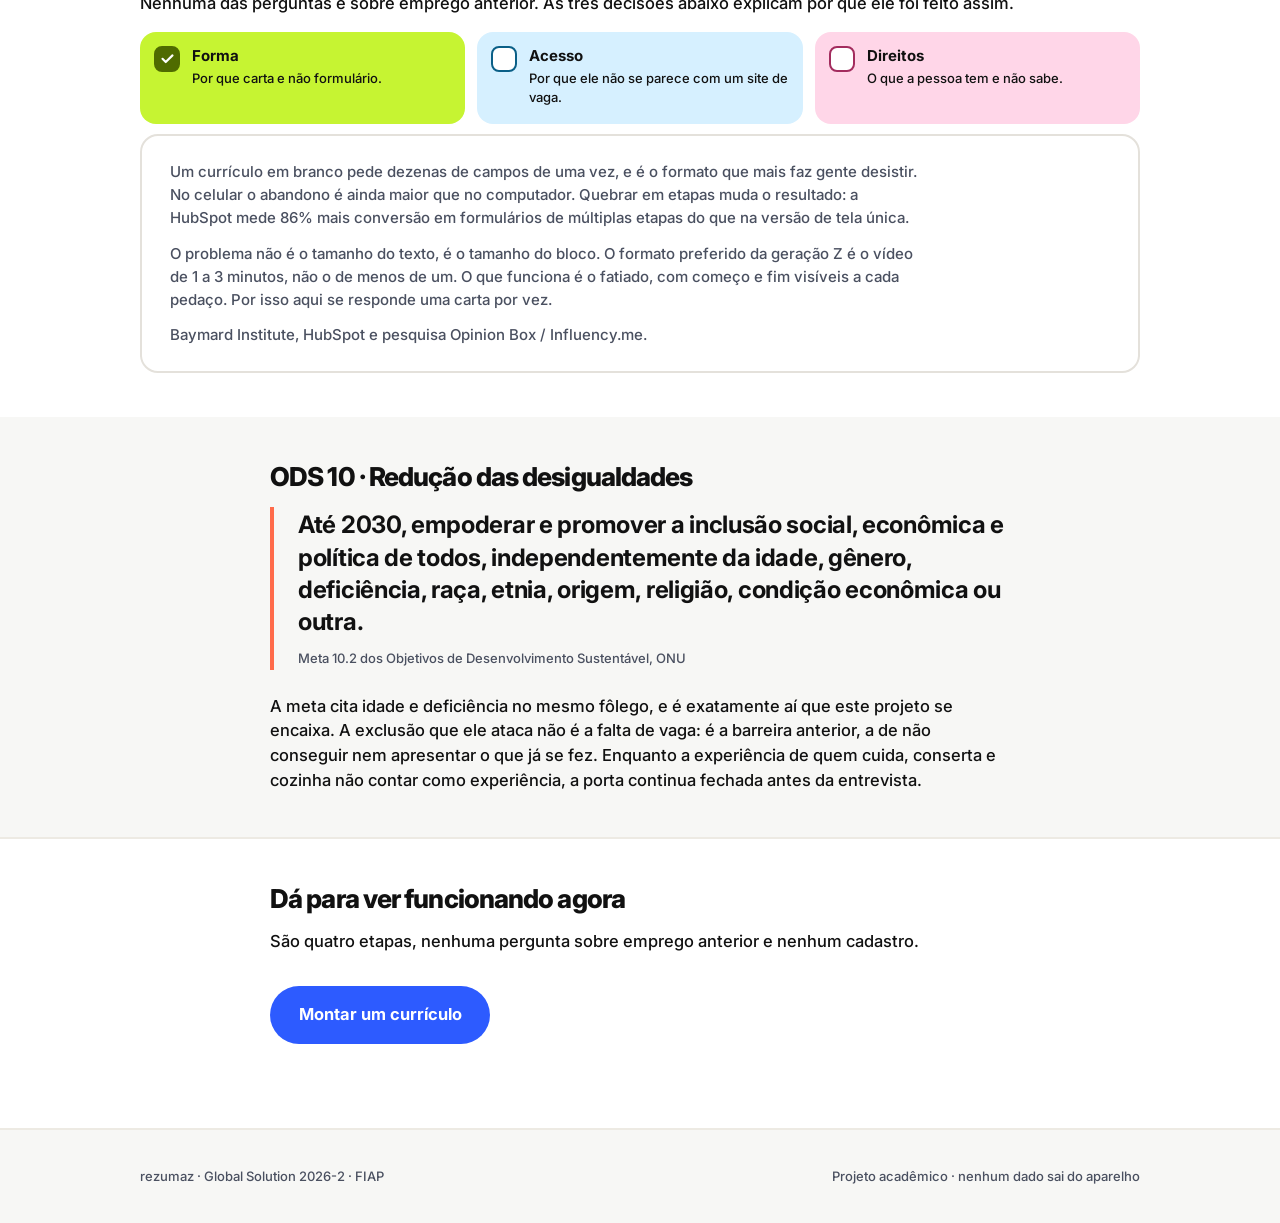
==== commit 22d0d36e: "feat: main da home e ajustes de design" ====
--- a/index.html
+++ b/index.html
@@ -52,6 +52,340 @@
 
   <main id="conteudo">
 
+    <!-- ===== ABERTURA ===== -->
+    <section class="faixa" aria-labelledby="titulo-pagina">
+      <div class="conteudo conteudo--estreito">
+        <blockquote class="citacao">
+          <p class="citacao__texto">
+            Uma geração que não consegue encontrar trabalho decente não pode
+            construir seu futuro com confiança.
+          </p>
+          <p class="citacao__autor">
+            Gilbert F. Houngbo, diretor-geral da Organização Internacional do
+            Trabalho, na apresentação do relatório
+            <cite>Tendências Globais do Emprego Juvenil 2026</cite>
+          </p>
+        </blockquote>
+
+        <h1 class="titulo-um" id="titulo-pagina">
+          O trabalho existe. O que falta é o <span class="marca-texto">registro</span>.
+        </h1>
+
+        <p class="paragrafo">
+          Página destinada ao jovem que já cuidou, já
+          consertou, já cozinhou, já vendeu, e mesmo assim escreve
+          &ldquo;experiência: nenhuma&rdquo; quando chega a hora de fazer um
+          currículo.
+        </p>
+      </div>
+    </section>
+
+    <!-- ===== OS DOIS DADOS ===== -->
+    <section class="faixa faixa--linha" aria-labelledby="titulo-dados">
+      <div class="conteudo">
+        <h2 class="titulo-dois" id="titulo-dados">O tamanho disso no Brasil</h2>
+
+        <div class="grade grade--dois">
+          <div class="bloco bloco--contorno">
+            <p class="dado__numero">17,5%</p>
+            <p class="dado__texto">
+              dos 46,6 milhões de jovens de 15 a 29 anos do país não estavam
+              trabalhando, não estudavam no ensino regular e não faziam curso de
+              qualificação em 2025. São 8,1 milhões de pessoas.
+            </p>
+            <p class="dado__fonte">
+              IBGE, Pesquisa Nacional por Amostra de Domicílios (PNAD) Educação,
+              divulgada em junho de 2026.
+            </p>
+          </div>
+
+          <div class="bloco bloco--contorno">
+            <p class="dado__numero">7 em cada 10</p>
+            <p class="dado__texto">
+              adolescentes de 14 a 17 anos que trabalham no Brasil trabalham sem
+              registro. A informalidade nessa faixa chega a 72,8%.
+            </p>
+            <p class="dado__fonte">
+              Ministério do Trabalho e Emprego, a partir da PNAD Contínua do
+              primeiro trimestre de 2026.
+            </p>
+          </div>
+        </div>
+
+        <p class="paragrafo">
+         Nenhum dos dois números fala de falta de experiência: falam de falta de registro. 
+         O que a pessoa sabe fazer não sumiu, só nunca foi escrito em lugar nenhum. 
+         Ninguém contou que aquilo cabe num currículo, nem como colocar.
+        </p>
+      </div>
+    </section>
+
+    <!-- ===== OBRA 1 ===== -->
+    <section class="faixa" aria-labelledby="titulo-obra-um">
+      <div class="conteudo">
+        <h2 class="titulo-dois" id="titulo-obra-um">Vestido para o trabalho, fora da conta</h2>
+        <figure class="obra">
+          <img class="obra__imagem" src="img/guard-and-stool.jpeg" width="1024" height="683"
+               alt="Pintura de um homem negro de terno escuro, camisa branca e gravata vermelha, de pé com uma das mãos apoiada num banco de madeira alto e vazio. Ao fundo, painéis alaranjados divididos por faixas brancas. No canto inferior esquerdo aparecem apenas os pés de outras pessoas, de tênis, passando pela sala.">
+          <figcaption class="obra__credito">
+            Obra de <strong>Maxwell Alexandre</strong>, série <cite>Novo Poder</cite>,
+            desdobramento de <cite>Pardo é Papel</cite>.
+          </figcaption>
+        </figure>
+      </div>
+    </section>
+
+    <!-- ===== AS TRÊS PESSOAS ===== -->
+    <section class="faixa faixa--suave" aria-labelledby="titulo-pessoas">
+      <div class="conteudo">
+        <h2 class="titulo-dois" id="titulo-pessoas">
+          Três pessoas que já têm o que escrever
+        </h2>
+        <p class="paragrafo">
+          As etiquetas abaixo não foram inventadas para esta página: são as
+          mesmas competências que o questionário devolve quando alguém marca
+          essas atividades.
+        </p>
+
+        <div class="grade grade--tres">
+          <article class="bloco bloco--contorno">
+            <p class="rotulo">Guilherme, 17</p>
+            <p class="folha__texto">
+              Volta da escola e assume o cuidado do avô, que precisa de ajuda
+              para se locomover, tomar remédio na hora certa e comer. Faz isso
+              todo dia útil, há dois anos.
+            </p>
+            <ul class="lista-pilulas">
+              <li><span class="pilula area-cuidado tom-claro">Cuidado de idoso</span></li>
+              <li><span class="pilula area-cuidado tom-claro">Rotina de medicação</span></li>
+              <li><span class="pilula area-cuidado tom-claro">Responsabilidade diária</span></li>
+            </ul>
+          </article>
+
+          <article class="bloco bloco--contorno">
+            <p class="rotulo">Beatriz, 19</p>
+            <p class="folha__texto">
+              Aprendeu a consertar o próprio celular porque não tinha como pagar
+              a assistência. Hoje troca tela e bateria e resolve o aparelho das
+              colegas quando quebra.
+            </p>
+            <ul class="lista-pilulas">
+              <li><span class="pilula area-tecnologia tom-claro">Manutenção de aparelhos</span></li>
+              <li><span class="pilula area-tecnologia tom-claro">Resolução de problema</span></li>
+              <li><span class="pilula area-tecnologia tom-claro">Aprendizado autodidata</span></li>
+            </ul>
+          </article>
+
+          <article class="bloco bloco--contorno">
+            <p class="rotulo">Janaína, 22</p>
+            <p class="folha__texto">
+              É voluntária na igreja e cozinha para os eventos da comunidade.
+              Calcula a quantidade, organiza a compra e serve mesa para
+              dezenas de pessoas.
+            </p>
+            <ul class="lista-pilulas">
+              <li><span class="pilula area-cozinha tom-claro">Preparo em quantidade</span></li>
+              <li><span class="pilula area-cozinha tom-claro">Planejamento de compra</span></li>
+              <li><span class="pilula area-cozinha tom-claro">Trabalho em equipe</span></li>
+            </ul>
+          </article>
+        </div>
+      </div>
+    </section>
+
+    <!-- ===== OBRA 2 ===== -->
+    <section class="faixa" aria-labelledby="titulo-obra-dois">
+      <div class="conteudo">
+        <h2 class="titulo-dois" id="titulo-obra-dois">O aparelho que eles já têm na mão</h2>
+        <figure class="obra">
+          <img class="obra__imagem" src="img/Maxwell-Alexandre.jpg" width="1600" height="1067"
+               alt="Pintura de um grupo de jovens negros de camiseta branca, bermuda azul e mochila, todos debruçados sobre celulares. Alguns estão sentados em blocos pretos, outros de pé e curvados. O fundo é claro e sem cenário.">
+          <figcaption class="obra__credito">
+            Obra de <strong>Maxwell Alexandre</strong>, série <cite>Novo Poder</cite>,
+            desdobramento de <cite>Pardo é Papel</cite>.
+          </figcaption>
+        </figure>
+      </div>
+    </section>
+
+    <!-- ===== A PROPOSTA, EM TRÊS CAMADAS =====
+         As tres cartas abrem e fecham. Elas nascem abertas no HTML de
+         proposito: sem o js/inicio.js a pagina continua inteira e legivel,
+         e e o script que fecha tudo quando carrega. -->
+    <section class="faixa faixa--linha" aria-labelledby="titulo-proposta">
+      <div class="conteudo">
+        <h2 class="titulo-dois" id="titulo-proposta">
+          Inclusão digital é mais do que ter o site no ar
+        </h2>
+
+        <p class="paragrafo">
+          O rezumaz é um site que pergunta sobre o dia a dia da pessoa e
+          devolve um currículo pronto, de graça e sem cadastro. Nenhuma das
+          perguntas é sobre emprego anterior. As três decisões abaixo explicam
+          por que ele foi feito assim.
+        </p>
+
+        <!-- As tres cartas escolhem qual texto aparece no painel logo
+             abaixo. Nascem todas abertas: sem o js/inicio.js os tres
+             textos ficam visiveis e a pagina continua inteira. -->
+        <div class="grade grade--tres">
+
+          <article class="carta-texto cor-1">
+            <h3 class="carta-texto__titulo">
+              <button class="carta-texto__botao" type="button" id="botao-forma"
+                      aria-expanded="true" aria-controls="texto-forma">
+                <span class="carta-texto__quadrado">
+                  <svg class="carta-texto__tique" viewBox="0 0 24 24" fill="none" stroke="#FFFFFF"
+                       stroke-width="3.4" stroke-linecap="round" stroke-linejoin="round"
+                       aria-hidden="true" focusable="false"><path d="M4 12.5l5.2 5.2L20 7"></path></svg>
+                </span>
+                <span class="carta-texto__texto">
+                  Forma
+                  <span class="carta-texto__dica">Por que carta e não formulário.</span>
+                </span>
+              </button>
+            </h3>
+          </article>
+
+          <article class="carta-texto cor-5">
+            <h3 class="carta-texto__titulo">
+              <button class="carta-texto__botao" type="button" id="botao-acesso"
+                      aria-expanded="true" aria-controls="texto-acesso">
+                <span class="carta-texto__quadrado">
+                  <svg class="carta-texto__tique" viewBox="0 0 24 24" fill="none" stroke="#FFFFFF"
+                       stroke-width="3.4" stroke-linecap="round" stroke-linejoin="round"
+                       aria-hidden="true" focusable="false"><path d="M4 12.5l5.2 5.2L20 7"></path></svg>
+                </span>
+                <span class="carta-texto__texto">
+                  Acesso
+                  <span class="carta-texto__dica">Por que ele não se parece com um site de vaga.</span>
+                </span>
+              </button>
+            </h3>
+          </article>
+
+          <article class="carta-texto cor-3">
+            <h3 class="carta-texto__titulo">
+              <button class="carta-texto__botao" type="button" id="botao-direitos"
+                      aria-expanded="true" aria-controls="texto-direitos">
+                <span class="carta-texto__quadrado">
+                  <svg class="carta-texto__tique" viewBox="0 0 24 24" fill="none" stroke="#FFFFFF"
+                       stroke-width="3.4" stroke-linecap="round" stroke-linejoin="round"
+                       aria-hidden="true" focusable="false"><path d="M4 12.5l5.2 5.2L20 7"></path></svg>
+                </span>
+                <span class="carta-texto__texto">
+                  Direitos
+                  <span class="carta-texto__dica">O que a pessoa tem e não sabe.</span>
+                </span>
+              </button>
+            </h3>
+          </article>
+
+        </div>
+
+        <div class="painel-proposta">
+            <div class="painel-proposta__texto" id="texto-forma">
+              <p>
+                Um currículo em branco pede dezenas de campos de uma vez, e é o
+                formato que mais faz gente desistir. No celular o abandono é
+                ainda maior que no computador. Quebrar em etapas muda o
+                resultado: a HubSpot mede 86% mais conversão em formulários de
+                múltiplas etapas do que na versão de tela única.
+              </p>
+              <p>
+                O problema não é o tamanho do texto, é o tamanho do bloco. O
+                formato preferido da geração Z é o vídeo de 1 a 3 minutos, não o
+                de menos de um. O que funciona é o fatiado, com começo e fim
+                visíveis a cada pedaço. Por isso aqui se responde uma carta por
+                vez.
+              </p>
+              <p class="dado__fonte">
+                Baymard Institute, HubSpot e pesquisa Opinion Box / Influency.me.
+              </p>
+            </div>
+            <div class="painel-proposta__texto" id="texto-acesso">
+              <p>
+                Representatividade é poder se enxergar no lugar. O jovem que
+                nunca teve carteira assinada olha para o mundo das empresas e
+                não encontra nada ali parecido com ele: nem a linguagem, nem as
+                roupas, nem os exemplos. Quem não se vê num espaço dificilmente
+                se candidata a ele.
+              </p>
+              <p>
+                Por isso o visual se aproxima de quem vai usar e não do RH: as
+                cores, o jeito de perguntar, o tamanho das telas.
+              </p>
+              <p>
+                A linguagem leve também está nas linhas do código e tem
+                propósito: melhoria progressiva. A página é construída para
+                funcionar na base mais fraca possível, e quem tem o aparelho
+                mais fraco é justamente quem menos pode ficar de fora.
+              </p>
+            </div>
+            <div class="painel-proposta__texto" id="texto-direitos">
+              <p>
+                Direito que ninguém explicou não protege ninguém. Parte do que
+                garante uma vaga a esse jovem está em lei e mesmo assim passa
+                batido, justamente por quem mais precisaria usar. Então, toda
+                vez que uma pergunta esbarra num desses direitos, a explicação
+                vem junto: o que é, para quem vale, e o que muda ao marcar ou
+                deixar em branco.
+              </p>
+              <p>
+                Não é para empurrar ninguém a se declarar. Às vezes a melhor
+                decisão é não declarar, e isso também precisa ser dito. A
+                escolha só é escolha se a pessoa souber o que muda de um lado e
+                do outro.
+              </p>
+            </div>
+        </div>
+        </div>
+      </div>
+    </section>
+
+    <!-- ===== ODS ===== -->
+    <section class="faixa faixa--suave" aria-labelledby="titulo-ods">
+      <div class="conteudo conteudo--estreito">
+        <h2 class="titulo-dois" id="titulo-ods">
+          ODS 10 &middot; Redução das desigualdades
+        </h2>
+
+        <blockquote class="citacao">
+          <p class="citacao__texto">
+            Até 2030, empoderar e promover a inclusão social, econômica e
+            política de todos, independentemente da idade, gênero, deficiência,
+            raça, etnia, origem, religião, condição econômica ou outra.
+          </p>
+          <p class="citacao__autor">Meta 10.2 dos Objetivos de Desenvolvimento Sustentável, ONU</p>
+        </blockquote>
+
+        <p class="paragrafo">
+          A meta cita idade e deficiência no mesmo fôlego, e é exatamente aí que
+          este projeto se encaixa. A exclusão que ele ataca não é a falta de
+          vaga: é a barreira anterior, a de não conseguir nem apresentar o que
+          já se fez. Enquanto a experiência de quem cuida, conserta e cozinha
+          não contar como experiência, a porta continua fechada antes da
+          entrevista.
+        </p>
+      </div>
+    </section>
+
+    <!-- ===== CHAMADA ===== -->
+    <section class="faixa faixa--linha" aria-labelledby="titulo-chamada-inicio">
+      <div class="conteudo conteudo--estreito">
+        <h2 class="titulo-dois" id="titulo-chamada-inicio">
+          Dá para ver funcionando agora
+        </h2>
+        <p class="paragrafo">
+          São quatro etapas, nenhuma pergunta sobre emprego anterior e nenhum
+          cadastro.
+        </p>
+        <p class="chamada-marca">
+          <a class="botao botao--principal" href="simulacao.html">Montar um currículo</a>
+        </p>
+      </div>
+    </section>
+
   </main>
 
   <footer class="rodape">
@@ -62,5 +396,6 @@
   </footer>
 
   <script src="js/visual.js"></script>
+  <script src="js/inicio.js"></script>
 </body>
 </html>
--- a/css/estilos.css
+++ b/css/estilos.css
@@ -1,56 +1,49 @@
-/* ==========================================================================
-   rezumaz · folha de estilo única
-   GS2 2026-2 · HTML, CSS e JS puros
-   Nenhum CSS fica dentro do HTML. Toda cor e tamanho mora aqui.
-   Ordem: variáveis · base · texto · cabeçalho · rodapé · botões ·
-          etapas · opções · áreas · grades · formulário · avisos ·
-          currículo · blocos · páginas vazias · responsivo · acessibilidade
-   ========================================================================== */
-
-/* ---------- 1. VARIÁVEIS ------------------------------------------------- */
+/* ---------------- BASE — vale para todas as páginas ---------------- */
 
 :root {
-  /* cores da marca */
   --cobalto: #2D5BFF;
   --coral: #FF6B4A;
   --coral-escuro: #D1431F;
   --coral-claro: #FFC4B4;
   --coral-aviso: #FFE4DC;
   --coral-aviso-texto: #A3341A;
-
-  /* texto */
   --tinta: #111111;
   --texto-apoio: #4A5060;
   --texto-fraco: #6B7180;
   --texto-marcador: #7D7364;
-
-  /* superfícies e linhas */
   --branco: #FFFFFF;
   --suave: #F7F7F5;
   --linha: #E4E1DB;
   --borda-campo: #948A7A;
   --trilho: #EDEAE3;
   --erro: #B42318;
-
-  /* forma */
   --raio-card: 16px;
   --raio-campo: 13px;
   --raio-bloco: 18px;
   --raio-redondo: 999px;
   --borda: 2px;
-
-  /* espaço */
   --margem-lateral: 20px;
   --respiro: 20px;
   --respiro-grande: 28px;
   --largura-conteudo: 1080px;
   --largura-estreita: 820px;
-
-  /* movimento */
   --tempo: 0.18s;
-}
-
-/* ---------- 2. BASE ----------------------------------------------------- */
+  --p1-claro: #E4FFA3; --p1-vivo: #C6F432; --p1-escuro: #4F6B00;
+  --p2-claro: #FFF3B0; --p2-vivo: #FFD84D; --p2-escuro: #7A5C00;
+  --p3-claro: #FFD6E8; --p3-vivo: #FF9EC4; --p3-escuro: #A32C5E;
+  --p4-claro: #D6F5E3; --p4-vivo: #6EE7B0; --p4-escuro: #0B6B47;
+  --p5-claro: #D6F0FF; --p5-vivo: #7DD3FC; --p5-escuro: #0A5F87;
+  --p6-claro: #FFE0CC; --p6-vivo: #FFB184; --p6-escuro: #8A3D13;
+  --p7-claro: #CFF5F3; --p7-vivo: #5EEAD4; --p7-escuro: #0A6B5E;
+  --p8-claro: #F2E8D5; --p8-vivo: #E8C77A; --p8-escuro: #6B4E0A;
+  --lilas-claro: #EDE7FD;
+  --lilas-escuro: #53309A;
+  --bandeira-vermelho: #CF7280;
+  --bandeira-dourado:  #EEDE77;
+  --bandeira-branco:   #E8E8E8;
+  --bandeira-azul:     #7BC2E0;
+  --bandeira-verde:    #3BB07D;
+}
 
 * {
   box-sizing: border-box;
@@ -71,8 +64,6 @@
   height: auto;
 }
 
-/* o navegador põe borda e padding no fieldset; a gente usa ele só para
-   agrupar pergunta e resposta, então limpa tudo */
 fieldset {
   min-width: 0;
   margin: 0;
@@ -84,7 +75,6 @@
   padding: 0;
 }
 
-/* container padrão */
 .conteudo {
   width: 100%;
   max-width: var(--largura-conteudo);
@@ -92,24 +82,13 @@
   padding: 0 var(--margem-lateral);
 }
 
-.conteudo--estreito {
-  max-width: var(--largura-estreita);
-}
-
-/* faixas de seção */
 .faixa {
   padding: 32px 0;
 }
 
-.faixa--suave {
-  background: var(--suave);
-}
-
 .faixa--linha {
   border-top: var(--borda) solid var(--trilho);
 }
-
-/* ---------- 3. TEXTO ---------------------------------------------------- */
 
 .titulo-um {
   margin: 0 0 16px;
@@ -156,17 +135,11 @@
   line-height: 1.5;
 }
 
-/* marca-texto coral atrás de uma palavra */
 .marca-texto {
   padding: 0 4px;
   background: linear-gradient(transparent 56%, var(--coral-claro) 56%);
 }
 
-.destaque {
-  color: var(--coral-escuro);
-}
-
-/* empilhamento vertical reutilizável */
 .pilha {
   display: flex;
   flex-direction: column;
@@ -177,12 +150,10 @@
   gap: 10px;
 }
 
-/* dentro da pilha quem separa é o gap, então a margem sai */
 .pilha > * {
   margin-bottom: 0;
 }
 
-/* último filho de um bloco nunca empurra o fundo do bloco */
 .bloco > :last-child,
 .folha > :last-child,
 .folha__secao > :last-child,
@@ -193,38 +164,6 @@
   margin-bottom: 0;
 }
 
-/* ---------- 4. CABEÇALHO E MENU ----------------------------------------- */
-
-.pular {
-  position: absolute;
-  left: -9999px;
-  top: 0;
-  z-index: 10;
-  padding: 12px 18px;
-  background: var(--cobalto);
-  color: var(--branco);
-  font-weight: 700;
-  border-radius: 0 0 var(--raio-campo) 0;
-}
-
-.pular:focus {
-  left: 0;
-}
-
-.cabecalho {
-  border-bottom: var(--borda) solid var(--trilho);
-}
-
-.cabecalho__linha {
-  display: flex;
-  flex-wrap: wrap;
-  gap: 12px;
-  align-items: center;
-  justify-content: space-between;
-  padding-top: 16px;
-  padding-bottom: 16px;
-}
-
 .marca {
   margin: 0;
   font-size: 1.25rem;
@@ -232,6 +171,436 @@
   letter-spacing: -0.6px;
   color: var(--tinta);
   text-decoration: none;
+}
+
+.grade {
+  display: grid;
+  gap: 10px;
+  margin: 0;
+  padding: 0;
+  list-style: none;
+}
+
+.grade--dois {
+  grid-template-columns: repeat(2, minmax(0, 1fr));
+}
+
+.grade--tres,
+.grade--quatro {
+  grid-template-columns: 1fr;
+}
+
+.lista-pilulas {
+  display: flex;
+  flex-wrap: wrap;
+  gap: 8px;
+  margin: 0 0 14px;
+  padding: 0;
+  list-style: none;
+}
+
+.pilula {
+  display: inline-block;
+  padding: 8px 14px;
+  border-radius: var(--raio-redondo);
+  background: var(--claro, var(--suave));
+  font-size: 0.78125rem;
+  font-weight: 700;
+}
+
+.pilula--contorno {
+  background: var(--branco);
+  border: var(--borda) solid var(--linha);
+}
+
+.pilula--tinta {
+  background: var(--tinta);
+  color: var(--branco);
+}
+
+.bloco {
+  padding: 18px 20px;
+  border-radius: var(--raio-bloco);
+  background: var(--suave);
+}
+
+.bloco--contorno {
+  background: var(--branco);
+  border: var(--borda) solid var(--linha);
+}
+
+.dado__numero {
+  margin: 0;
+  font-size: 2.125rem;
+  font-weight: 800;
+  line-height: 1.05;
+  letter-spacing: -1.2px;
+  color: var(--coral-escuro);
+}
+
+.dado__texto {
+  margin: 6px 0 0;
+  font-size: 0.875rem;
+  line-height: 1.45;
+}
+
+.dado__fonte {
+  margin: 8px 0 0;
+  font-size: 0.75rem;
+  line-height: 1.4;
+  color: var(--texto-apoio);
+}
+
+.dado__fonte a {
+  color: var(--texto-apoio);
+}
+
+[tabindex="-1"]:focus {
+  outline: none;
+}
+
+a:focus-visible,
+button:focus-visible,
+input:focus-visible,
+select:focus-visible,
+textarea:focus-visible,
+summary:focus-visible {
+  outline: 3px solid var(--cobalto);
+  outline-offset: 2px;
+}
+
+html {
+  font-size: 100%;
+}
+
+@media (min-width: 900px) {
+  :root {
+    --margem-lateral: 40px;
+    --respiro: 24px;
+    --respiro-grande: 32px;
+  }
+
+  body {
+    font-size: 1.03125rem;
+  }
+
+  .titulo-um {
+    font-size: 3rem;
+    letter-spacing: -2px;
+  }
+
+  .titulo-dois {
+    font-size: 1.625rem;
+    letter-spacing: -0.9px;
+  }
+
+  .faixa {
+    padding: 44px 0;
+  }
+
+  .grade {
+    gap: 12px;
+  }
+
+  .duas-colunas {
+    display: flex;
+    flex-wrap: wrap;
+    gap: 36px;
+    align-items: flex-start;
+  }
+
+  .duas-colunas > * {
+    flex: 1 1 360px;
+    min-width: 0;
+  }
+}
+
+@media (min-width: 1200px) {
+  .titulo-um {
+    font-size: 3.625rem;
+    letter-spacing: -2.4px;
+  }
+}
+
+@media (prefers-reduced-motion: reduce) {
+  * {
+    animation: none !important;
+    transition: none !important;
+  }
+}
+
+@media (max-width: 899px) {
+  .duas-colunas > * + * {
+    margin-top: var(--respiro-grande);
+  }
+}
+
+/* --------------------- PÁGINA INICIAL --------------------- */
+
+/* a citacao de abertura e a da meta do ODS. a barra lateral e o recuo
+   fazem o trabalho que as aspas fariam, sem sujar o texto */
+.citacao {
+  margin: 0 0 24px;
+  padding: 2px 0 2px 18px;
+  border-left: 4px solid var(--coral);
+}
+
+.citacao__texto {
+  margin: 0;
+  font-size: 1.25rem;
+  font-weight: 700;
+  line-height: 1.35;
+  letter-spacing: -0.3px;
+}
+
+.citacao__autor {
+  margin: 10px 0 0;
+  font-size: 0.8125rem;
+  line-height: 1.45;
+  color: var(--texto-apoio);
+}
+
+/* a obra ocupa a largura toda da faixa e respira sozinha. o credito
+   fica colado embaixo, que e onde ele tem que estar */
+.obra {
+  margin: 0;
+}
+
+.obra__imagem {
+  display: block;
+  width: 100%;
+  height: auto;
+  border-radius: var(--raio-bloco);
+  background: var(--suave);
+}
+
+.obra__credito {
+  margin: 12px 0 0;
+  font-size: 0.8125rem;
+  line-height: 1.45;
+  color: var(--texto-apoio);
+}
+
+@media (min-width: 760px) {
+  .citacao {
+    padding-left: 24px;
+  }
+
+  .citacao__texto {
+    font-size: 1.5rem;
+  }
+}
+
+/* as tres cartas da proposta. sao a mesma carta do questionario: fundo
+   no tom da cor, quadradinho de marcacao e o tique branco que aparece
+   quando esta marcada. aqui marcar quer dizer escolher qual texto o
+   painel de baixo mostra.
+
+   O texto fica num painel so, de largura inteira, embaixo das tres. Era
+   a unica forma de todas as cartas terem sempre o mesmo tamanho sem
+   sobrar bloco de cor vazio, e de quebra o texto ganha linha larga em
+   vez de uma coluna estreita de um terco da tela. */
+.carta-texto {
+  border-radius: var(--raio-card);
+  background: var(--claro);
+  transition: background var(--tempo) ease;
+}
+
+.carta-texto--aberta {
+  background: var(--vivo);
+}
+
+.carta-texto__titulo {
+  margin: 0;
+}
+
+.carta-texto__botao {
+  display: flex;
+  gap: 12px;
+  align-items: flex-start;
+  width: 100%;
+  min-height: 92px;
+  padding: 14px;
+  border: 0;
+  background: none;
+  font: inherit;
+  color: inherit;
+  text-align: left;
+  cursor: pointer;
+}
+
+.carta-texto__quadrado {
+  flex: none;
+  display: flex;
+  align-items: center;
+  justify-content: center;
+  width: 26px;
+  height: 26px;
+  border: var(--borda) solid var(--escuro);
+  border-radius: 8px;
+  background: var(--branco);
+  transition: background var(--tempo) ease, border-color var(--tempo) ease;
+}
+
+.carta-texto--aberta .carta-texto__quadrado {
+  background: var(--escuro);
+  border-color: var(--escuro);
+}
+
+.carta-texto__tique {
+  display: block;
+  width: 15px;
+  height: 15px;
+  transform: scale(0);
+  transition: transform 0.2s ease;
+}
+
+.carta-texto--aberta .carta-texto__tique {
+  transform: scale(1);
+}
+
+.carta-texto__texto {
+  font-size: 0.9375rem;
+  font-weight: 700;
+  line-height: 1.3;
+}
+
+.carta-texto__dica {
+  display: block;
+  margin-top: 4px;
+  font-size: 0.8125rem;
+  font-weight: 500;
+  line-height: 1.4;
+}
+
+.painel-proposta {
+  margin-top: 10px;
+  padding: 18px 20px;
+  border-radius: var(--raio-bloco);
+  border: var(--borda) solid var(--linha);
+  background: var(--branco);
+}
+
+.painel-proposta__texto > p {
+  margin: 0 0 12px;
+  font-size: 0.9375rem;
+  line-height: 1.55;
+  color: var(--texto-apoio);
+}
+
+.painel-proposta__texto > p:last-child {
+  margin-bottom: 0;
+}
+
+/* a linha larga do painel cansa a leitura se correr a tela inteira */
+@media (min-width: 900px) {
+  .painel-proposta {
+    padding: 24px 28px;
+  }
+
+  .painel-proposta__texto {
+    max-width: 68ch;
+  }
+}
+
+html.alto-contraste .carta-texto {
+  background: var(--branco);
+  border: var(--borda) solid var(--tinta);
+}
+
+html.alto-contraste .carta-texto--aberta {
+  border-width: 4px;
+}
+
+/* --------------------- BARRA DE ACESSIBILIDADE --------------------- */
+
+.barra-acesso {
+  background: var(--suave);
+  border-bottom: var(--borda) solid var(--linha);
+}
+
+.barra-acesso__linha {
+  display: flex;
+  flex-wrap: wrap;
+  gap: 8px 16px;
+  align-items: center;
+  justify-content: space-between;
+  padding-top: 8px;
+  padding-bottom: 8px;
+}
+
+.barra-acesso__atalhos {
+  display: flex;
+  flex-wrap: wrap;
+  gap: 14px;
+}
+
+.barra-acesso__link {
+  font-size: 0.8125rem;
+  font-weight: 700;
+  color: var(--tinta);
+  text-decoration: none;
+}
+
+.barra-acesso__link:hover {
+  text-decoration: underline;
+}
+
+.barra-acesso__tecla {
+  display: inline-block;
+  min-width: 18px;
+  margin-left: 4px;
+  padding: 1px 5px;
+  border: 1px solid var(--borda-campo);
+  border-radius: 4px;
+  font-size: 0.6875rem;
+  text-align: center;
+}
+
+.controles-acesso {
+  display: flex;
+  gap: 6px;
+  align-items: center;
+}
+
+.controles-acesso__botao {
+  min-width: 40px;
+  height: 40px;
+  padding: 0 10px;
+  border: var(--borda) solid var(--linha);
+  border-radius: var(--raio-redondo);
+  background: var(--branco);
+  font-family: inherit;
+  font-size: 0.8125rem;
+  font-weight: 700;
+  color: var(--tinta);
+  cursor: pointer;
+}
+
+.controles-acesso__botao:hover {
+  border-color: var(--tinta);
+}
+
+.controles-acesso__botao[aria-pressed="true"] {
+  background: var(--tinta);
+  border-color: var(--tinta);
+  color: var(--branco);
+}
+
+/* --------------------- CABEÇALHO, MENU E RODAPÉ --------------------- */
+
+.cabecalho {
+  border-bottom: var(--borda) solid var(--trilho);
+}
+
+.cabecalho__linha {
+  display: flex;
+  flex-wrap: wrap;
+  gap: 12px;
+  align-items: center;
+  justify-content: space-between;
+  padding-top: 16px;
+  padding-bottom: 16px;
 }
 
 .menu__lista {
@@ -263,8 +632,6 @@
   color: var(--branco);
 }
 
-/* ---------- 5. RODAPÉ --------------------------------------------------- */
-
 .rodape {
   margin-top: 40px;
   border-top: var(--borda) solid var(--trilho);
@@ -282,7 +649,7 @@
   color: var(--texto-apoio);
 }
 
-/* ---------- 6. BOTÕES --------------------------------------------------- */
+/* ------------------------------ BOTÕES ------------------------------ */
 
 .botao {
   display: inline-flex;
@@ -299,7 +666,7 @@
   text-decoration: none;
   cursor: pointer;
   transition: background var(--tempo) ease, color var(--tempo) ease,
-    transform var(--tempo) ease;
+  transform var(--tempo) ease;
 }
 
 .botao--principal {
@@ -314,18 +681,6 @@
   transform: scale(1.03);
 }
 
-.botao--marca {
-  background: var(--coral);
-  color: var(--tinta);
-}
-
-.botao--marca:hover,
-.botao--marca:active {
-  background: var(--cobalto);
-  color: var(--branco);
-  transform: scale(1.03);
-}
-
 .botao--contorno {
   background: var(--branco);
   border-color: var(--tinta);
@@ -344,12 +699,85 @@
   width: 100%;
 }
 
-.botao--curto {
-  padding: 13px 20px;
-  font-size: 0.9375rem;
-}
-
-/* dupla voltar / continuar no fim de cada etapa */
+.botao--mini {
+  padding: 10px 16px;
+  border-color: var(--linha);
+  font-size: 0.875rem;
+  font-weight: 700;
+}
+
+.botao--mini:hover {
+  border-color: var(--tinta);
+  background: var(--branco);
+  color: var(--tinta);
+  transform: none;
+}
+
+/* -------------------------- PÁGINA SOLUÇÃO -------------------------- */
+
+.passo {
+  display: flex;
+  gap: 14px;
+  align-items: flex-start;
+}
+
+.passo__numero {
+  flex: none;
+  display: flex;
+  align-items: center;
+  justify-content: center;
+  width: 38px;
+  height: 38px;
+  border-radius: var(--raio-redondo);
+  background: var(--coral-claro);
+  font-size: 1rem;
+  font-weight: 800;
+}
+
+.chamada-marca {
+  margin: var(--respiro-grande) 0 0;
+  text-align: center;
+}
+
+.chamada-marca .botao {
+  width: 100%;
+}
+
+.so-no-celular {
+  display: block;
+}
+
+@media (min-width: 600px) {
+  .grade--quatro {
+    grid-template-columns: repeat(2, minmax(0, 1fr));
+  }
+}
+
+@media (min-width: 900px) {
+  .grade--quatro {
+    grid-template-columns: repeat(4, minmax(0, 1fr));
+  }
+
+  .chamada-marca {
+    text-align: left;
+  }
+
+  .chamada-marca .botao {
+    width: auto;
+    min-width: 220px;
+  }
+
+  .so-no-celular {
+    display: none;
+  }
+}
+
+/* ------------ PLATAFORMA — o que as 4 fases compartilham ------------ */
+
+.conteudo--estreito {
+  max-width: var(--largura-estreita);
+}
+
 .navegacao-etapa {
   display: flex;
   flex-wrap: wrap;
@@ -358,8 +786,6 @@
   margin-top: var(--respiro-grande);
 }
 
-/* dentro da dupla ninguém usa o botão curto: tamanhos diferentes deixam a
-   linha torta. Os dois têm o mesmo padding e esticam para a mesma altura. */
 .navegacao-etapa .botao {
   padding-top: 17px;
   padding-bottom: 17px;
@@ -370,23 +796,6 @@
   flex: 1 1 140px;
   min-width: 0;
 }
-
-/* os dois downloads dividem a mesma linha, inclusive no celular */
-.botoes-dupla {
-  display: flex;
-  align-items: stretch;
-  gap: 10px;
-}
-
-.botoes-dupla .botao {
-  flex: 1 1 0;
-  min-width: 0;
-  padding-left: 12px;
-  padding-right: 12px;
-  font-size: 0.9375rem;
-}
-
-/* ---------- 7. BARRA DE ETAPAS ------------------------------------------ */
 
 .etapa-cabeca {
   display: flex;
@@ -414,237 +823,27 @@
   font-weight: 700;
 }
 
-/* larguras por etapa — são 4 etapas; o JS troca a classe */
-.trecho-1 { width: 25%; }
-.trecho-2 { width: 50%; }
-.trecho-3 { width: 75%; }
-.trecho-4 { width: 100%; }
-
-/* ---------- 8. OPÇÃO MARCÁVEL (o card do questionário) ------------------ */
-
-/* estrutura:
-   label.opcao > input.opcao__caixa + span.opcao__corpo
-   a caixa fica invisível mas continua navegável por teclado */
-
-.opcao {
-  display: block;
-  cursor: pointer;
-}
-
-.opcao__caixa {
-  position: absolute;
-  width: 1px;
-  height: 1px;
-  margin: -1px;
-  padding: 0;
-  overflow: hidden;
-  clip-path: inset(50%);
-  white-space: nowrap;
-}
-
-.opcao__corpo {
-  /* altura fixa: todas as cartas da tela ficam do mesmo tamanho,
-     independentemente do texto. Sem isso a grade vira escada. */
-  height: 138px;
-  display: flex;
-  gap: 12px;
-  align-items: flex-start;
-  overflow: hidden;
-  padding: 14px;
-  border-radius: var(--raio-card);
-  background: var(--claro);
-  transition: background var(--tempo) ease;
-}
-
-.opcao__quadrado {
-  flex: none;
-  display: flex;
-  align-items: center;
-  justify-content: center;
-  width: 26px;
-  height: 26px;
-  border: var(--borda) solid var(--escuro);
-  border-radius: 8px;
-  background: var(--branco);
-  transition: background var(--tempo) ease, border-color var(--tempo) ease;
-}
-
-.opcao__tique {
-  display: block;
-  width: 15px;
-  height: 15px;
-  transform: scale(0);
-  transition: transform 0.2s ease;
-}
-
-.opcao__texto {
-  font-size: 0.9375rem;
-  font-weight: 700;
-  line-height: 1.3;
-}
-
-.opcao__dica {
-  display: block;
-  margin-top: 2px;
-  font-size: 0.78125rem;
-  font-weight: 500;
-  line-height: 1.35;
-  color: var(--texto-apoio);
-}
-
-/* estado marcado — irmão adjacente, sem JS */
-.opcao__caixa:checked + .opcao__corpo {
-  background: var(--vivo);
-  animation: pulo 0.26s ease;
-}
-
-.opcao__caixa:checked + .opcao__corpo .opcao__quadrado {
-  background: var(--escuro);
-  border-color: var(--escuro);
-}
-
-.opcao__caixa:checked + .opcao__corpo .opcao__tique {
-  transform: scale(1);
-}
-
-/* foco do teclado aparece no corpo do card */
-.opcao__caixa:focus-visible + .opcao__corpo {
-  outline: 3px solid var(--cobalto);
-  outline-offset: 2px;
-}
-
-@keyframes pulo {
-  0% { transform: scale(1); }
-  45% { transform: scale(1.045); }
-  100% { transform: scale(1); }
-}
-
-/* caixa marcável simples, sem cor de card — usada no nome social */
-.opcao-simples {
-  display: flex;
-  gap: 10px;
-  align-items: center;
-  margin-bottom: 10px;
-  cursor: pointer;
-}
-
-.opcao-simples input {
-  flex: none;
-  width: 18px;
-  height: 18px;
-  accent-color: var(--cobalto);
-  cursor: pointer;
-}
-
-.opcao-simples__texto {
-  font-size: 0.90625rem;
-  font-weight: 700;
-}
-
-/* aviso do nome social: aparece quando a caixa é marcada.
-   O gradiente vai do azul claro ao rosa claro da própria paleta. */
-.aviso-social {
-  margin-top: 12px;
-  padding: 16px 18px;
-  border-radius: var(--raio-bloco);
-  background: linear-gradient(100deg,
-    var(--p5-claro) 0%, var(--branco) 50%, var(--p3-claro) 100%);
-}
-
-.aviso-social__titulo {
-  margin: 0 0 6px;
-  font-size: 1rem;
-  font-weight: 800;
-}
-
-.aviso-social__texto {
-  margin: 0;
-  font-size: 0.84375rem;
-  line-height: 1.5;
-}
-
-/* campos que só aparecem depois de outra resposta */
+.trecho-1 {
+  width: 25%;
+}
+
+.trecho-2 {
+  width: 50%;
+}
+
+.trecho-3 {
+  width: 75%;
+}
+
+.trecho-4 {
+  width: 100%;
+}
+
 .campo--revelado {
   margin-left: 0;
   padding-left: 14px;
   border-left: 3px solid var(--trilho);
 }
-
-/* ---------- 9. AS 8 PALETAS --------------------------------------------- */
-/* As oito paletas existem uma vez só, aqui, e são usadas por dois caminhos
-   diferentes que NÃO se misturam:
-
-   .cor-1 a .cor-8  -> cor do card no questionário, dada pela POSIÇÃO dele
-                       na tela. Não diz nada sobre a área. A sequência gira
-                       a cada tela para a tela não ficar sempre igual.
-
-   .area-<nome>     -> cor da ÁREA de verdade, usada depois do questionário:
-                       pílula de competência, selo de curso, faixa de
-                       resultado. Aí a cor significa alguma coisa.
-
-   O currículo (.folha) não usa nenhuma das duas: ele é neutro. */
-
-:root {
-  --p1-claro: #E4FFA3; --p1-vivo: #C6F432; --p1-escuro: #4F6B00;
-  --p2-claro: #FFF3B0; --p2-vivo: #FFD84D; --p2-escuro: #7A5C00;
-  --p3-claro: #FFD6E8; --p3-vivo: #FF9EC4; --p3-escuro: #A32C5E;
-  --p4-claro: #D6F5E3; --p4-vivo: #6EE7B0; --p4-escuro: #0B6B47;
-  --p5-claro: #D6F0FF; --p5-vivo: #7DD3FC; --p5-escuro: #0A5F87;
-  --p6-claro: #FFE0CC; --p6-vivo: #FFB184; --p6-escuro: #8A3D13;
-  --p7-claro: #CFF5F3; --p7-vivo: #5EEAD4; --p7-escuro: #0A6B5E;
-  --p8-claro: #F2E8D5; --p8-vivo: #E8C77A; --p8-escuro: #6B4E0A;
-}
-
-/* cor por posição na tela — o JS aplica cor-1 a cor-6 nos seis lugares e
-   gira a sequência a cada tela nova */
-.cor-1 { --claro: var(--p1-claro); --vivo: var(--p1-vivo); --escuro: var(--p1-escuro); }
-.cor-2 { --claro: var(--p2-claro); --vivo: var(--p2-vivo); --escuro: var(--p2-escuro); }
-.cor-3 { --claro: var(--p3-claro); --vivo: var(--p3-vivo); --escuro: var(--p3-escuro); }
-.cor-4 { --claro: var(--p4-claro); --vivo: var(--p4-vivo); --escuro: var(--p4-escuro); }
-.cor-5 { --claro: var(--p5-claro); --vivo: var(--p5-vivo); --escuro: var(--p5-escuro); }
-.cor-6 { --claro: var(--p6-claro); --vivo: var(--p6-vivo); --escuro: var(--p6-escuro); }
-.cor-7 { --claro: var(--p7-claro); --vivo: var(--p7-vivo); --escuro: var(--p7-escuro); }
-.cor-8 { --claro: var(--p8-claro); --vivo: var(--p8-vivo); --escuro: var(--p8-escuro); }
-
-/* cor da área — só depois do questionário */
-.area-comercio      { --claro: var(--p3-claro); --vivo: var(--p3-vivo); --escuro: var(--p3-escuro); }
-.area-cuidado       { --claro: var(--p2-claro); --vivo: var(--p2-vivo); --escuro: var(--p2-escuro); }
-.area-cozinha       { --claro: var(--p4-claro); --vivo: var(--p4-vivo); --escuro: var(--p4-escuro); }
-.area-limpeza       { --claro: var(--p6-claro); --vivo: var(--p6-vivo); --escuro: var(--p6-escuro); }
-.area-tecnologia    { --claro: var(--p1-claro); --vivo: var(--p1-vivo); --escuro: var(--p1-escuro); }
-.area-administrativo{ --claro: var(--p5-claro); --vivo: var(--p5-vivo); --escuro: var(--p5-escuro); }
-
-/* ---------- 10. GRADES -------------------------------------------------- */
-
-.grade {
-  display: grid;
-  gap: 10px;
-  /* a grade também é usada em <ul>, então tira marcador e recuo */
-  margin: 0;
-  padding: 0;
-  list-style: none;
-}
-
-.grade--dois { grid-template-columns: repeat(2, minmax(0, 1fr)); }
-
-/* no celular três e quatro colunas viram uma só */
-.grade--tres,
-.grade--quatro { grid-template-columns: 1fr; }
-
-.grupo-area {
-  margin-bottom: var(--respiro-grande);
-}
-
-.grupo-area__titulo {
-  margin: 0 0 10px;
-  font-size: 0.6875rem;
-  font-weight: 800;
-  letter-spacing: 1px;
-  text-transform: uppercase;
-  color: var(--texto-fraco);
-}
-
-/* ---------- 11. FORMULÁRIO ---------------------------------------------- */
 
 .campo {
   display: block;
@@ -677,14 +876,6 @@
   color: var(--texto-marcador);
 }
 
-textarea.campo__entrada {
-  height: auto;
-  min-height: 120px;
-  padding: 12px 14px;
-  line-height: 1.5;
-  resize: vertical;
-}
-
 .campo__ajuda {
   display: block;
   margin-top: 6px;
@@ -693,7 +884,6 @@
   color: var(--texto-apoio);
 }
 
-/* mensagem de erro — o JS só troca o texto e tira a classe de escondido */
 .campo__erro {
   display: block;
   margin-top: 6px;
@@ -706,6 +896,526 @@
   border-color: var(--erro);
 }
 
+.aviso {
+  padding: 14px 16px;
+  border-radius: var(--raio-card);
+  background: var(--coral-aviso);
+}
+
+/* o curso entra embaixo do texto do aviso, com uma folga
+   pra nao colar na ultima linha */
+#cursos-do-aviso:not(:empty) {
+  margin-top: 12px;
+}
+
+.aviso__titulo {
+  margin: 0 0 5px;
+  font-size: 0.8125rem;
+  font-weight: 800;
+  color: var(--coral-aviso-texto);
+}
+
+.aviso__texto {
+  margin: 0;
+  font-size: 0.8125rem;
+  line-height: 1.45;
+}
+
+.proxima-tela {
+  margin-top: 0;
+}
+
+.campo-par {
+  display: flex;
+  flex-wrap: wrap;
+  gap: 10px;
+}
+
+.campo-par > .campo {
+  flex: 1 1 130px;
+  min-width: 0;
+}
+
+@media (min-width: 900px) {
+  .navegacao-etapa .botao {
+    flex: 0 0 auto;
+  }
+}
+
+/* --------------- FASE 2 — questionário de atividades --------------- */
+
+#pilulas-frequencia {
+  margin-bottom: 20px;
+}
+
+.pilula--clicavel {
+  cursor: pointer;
+  font: inherit;
+  font-size: 0.875rem;
+  font-weight: 600;
+  border: var(--borda) solid transparent;
+  /* o texto da pilula nunca quebra no meio: ou cabe inteiro na linha,
+     ou a pilula desce pra proxima */
+  white-space: nowrap;
+  max-width: 100%;
+}
+
+.pilula--selecionada {
+  outline: 3px solid var(--cobalto);
+  outline-offset: 2px;
+}
+
+/* ainda sem resposta. precisa ser neutra, senao se confunde com o
+   tom 2, que tambem usa o --claro da area */
+.pilula--sem-resposta {
+  background: var(--branco);
+  border-style: dashed;
+  border-color: var(--borda-campo);
+  color: var(--texto-apoio);
+}
+
+/* quatro tons do mais raro pro mais frequente: quanto mais escuro,
+   mais vezes a pessoa fez aquilo */
+.pilula--tom-1 {
+  background: var(--branco);
+  border: var(--borda) solid var(--escuro);
+  color: var(--tinta);
+}
+
+.pilula--tom-2 {
+  background: var(--claro);
+  border: var(--borda) solid var(--claro);
+  color: var(--tinta);
+}
+
+.pilula--tom-3 {
+  background: var(--vivo);
+  border: var(--borda) solid var(--vivo);
+  color: var(--tinta);
+}
+
+.pilula--tom-4 {
+  background: var(--escuro);
+  border: var(--borda) solid var(--escuro);
+  color: var(--branco);
+}
+
+#opcoes-frequencia {
+  display: grid;
+  grid-template-columns: repeat(2, minmax(0, 1fr));
+  gap: 10px;
+}
+
+.opcao-frequencia {
+  width: 100%;
+  text-align: left;
+  font: inherit;
+  padding: 12px 14px;
+  border: var(--borda) solid transparent;
+  border-radius: var(--raio-card);
+  cursor: pointer;
+  transition: transform 0.12s ease;
+}
+
+.opcao-frequencia:not(:disabled):hover {
+  transform: translateY(-2px);
+}
+
+.opcao-frequencia:focus-visible {
+  outline: 3px solid var(--cobalto);
+  outline-offset: 2px;
+}
+
+.opcao-frequencia__texto {
+  display: block;
+  font-weight: 700;
+  font-size: 0.9375rem;
+  line-height: 1.25;
+}
+
+/* ---- a regua de frequencia ----
+   So no alto contraste. Ali os quatro tons ficam todos brancos e a cor
+   para de dizer qualquer coisa, entao a frequencia vira uma regua no pe
+   da pilula, que enche mais quanto mais vezes a pessoa fez aquilo.
+   No modo normal a cor ja faz esse trabalho e a regua so atrapalharia.
+
+   Fica por dentro da pilula, entao nao rouba largura e nao quebra as
+   pilulas em uma por linha no celular. Sao duas camadas: o ::before e o
+   trilho inteiro, apagadinho, e o ::after e a parte cheia. */
+html.alto-contraste .pilula--respondida,
+html.alto-contraste .opcao-frequencia {
+  position: relative;
+  padding-bottom: 16px;
+}
+
+html.alto-contraste .pilula--respondida::before,
+html.alto-contraste .pilula--respondida::after,
+html.alto-contraste .opcao-frequencia::before,
+html.alto-contraste .opcao-frequencia::after {
+  content: "";
+  position: absolute;
+  left: 12px;
+  bottom: 5px;
+  height: 4px;
+  border-radius: var(--raio-redondo);
+  background: currentColor;
+}
+
+/* o trilho tem tamanho fixo de proposito. em porcentagem da pilula,
+   uma pilula curta cheia ficaria do mesmo tamanho de uma comprida pela
+   metade, e a comparacao entre duas pilulas perderia o sentido */
+html.alto-contraste .pilula--respondida::before,
+html.alto-contraste .opcao-frequencia::before {
+  width: 48px;
+  opacity: 0.28;
+}
+
+html.alto-contraste .pilula--respondida::after,
+html.alto-contraste .opcao-frequencia::after {
+  width: 12px;
+}
+
+html.alto-contraste .pilula--tom-2::after,
+html.alto-contraste .opcao-frequencia--tom-2::after {
+  width: 24px;
+}
+
+html.alto-contraste .pilula--tom-3::after,
+html.alto-contraste .opcao-frequencia--tom-3::after {
+  width: 36px;
+}
+
+html.alto-contraste .pilula--tom-4::after,
+html.alto-contraste .opcao-frequencia--tom-4::after {
+  width: 48px;
+}
+
+.opcao-frequencia__dica {
+  display: block;
+  margin-top: 4px;
+  font-size: 0.78125rem;
+  line-height: 1.3;
+}
+
+.opcao-frequencia--tom-1 {
+  background: var(--branco);
+  border: var(--borda) solid var(--escuro);
+}
+
+.opcao-frequencia--tom-2 {
+  background: var(--claro);
+}
+
+.opcao-frequencia--tom-3 {
+  background: var(--vivo);
+}
+
+.opcao-frequencia--tom-4 {
+  background: var(--escuro);
+  color: var(--branco);
+}
+
+/* No celular as pilulas tem texto longo e ocupam uma linha cada, entao
+   a lista sempre vai rolar. Em vez de encolher o texto, as quatro
+   opcoes grudam no rodape: a pessoa rola as pilulas e a frequencia
+   continua ali, sem precisar procurar. */
+@media (max-width: 600px) {
+  #titulo-frequencia {
+    font-size: 1.375rem;
+    margin-bottom: 8px;
+  }
+
+  #ajuda-frequencia {
+    font-size: 0.875rem;
+    line-height: 1.4;
+    margin-bottom: 14px;
+  }
+
+  #pilulas-frequencia {
+    margin-bottom: 14px;
+  }
+
+  #opcoes-frequencia {
+    position: sticky;
+    bottom: 0;
+    z-index: 2;
+    gap: 8px;
+    padding: 12px 0;
+    margin-bottom: 4px;
+    background: var(--branco);
+    box-shadow: 0 -10px 16px -6px rgba(17, 17, 17, 0.14);
+  }
+
+  .opcao-frequencia {
+    padding: 11px 13px;
+  }
+
+  .opcao-frequencia__dica {
+    font-size: 0.75rem;
+    line-height: 1.3;
+  }
+}
+
+/* no celular a pilula encolhe pra caber duas por linha, senao cada
+   uma ocupa uma linha inteira e a frequencia sai da tela */
+@media (max-width: 599px) {
+  .pilula--clicavel {
+    padding: 6px 10px;
+    font-size: 0.75rem;
+  }
+
+  #pilulas-frequencia {
+    gap: 6px;
+    margin-bottom: 12px;
+  }
+
+  .opcao-frequencia {
+    padding: 12px 10px;
+    text-align: center;
+  }
+
+  /* a dica some no celular: ela quebrava em tres linhas e empurrava
+     a frequencia pra fora da tela. os titulos se explicam sozinhos */
+  .opcao-frequencia__dica {
+    display: none;
+  }
+
+  #ajuda-frequencia {
+    margin-bottom: 12px;
+  }
+}
+
+/* na tela larga cabem as quatro numa linha so */
+@media (min-width: 600px) {
+  #opcoes-frequencia {
+    grid-template-columns: repeat(4, minmax(0, 1fr));
+  }
+}
+
+.opcao {
+  display: block;
+  height: 100%;
+  cursor: pointer;
+}
+
+.opcao__caixa {
+  position: absolute;
+  width: 1px;
+  height: 1px;
+  margin: -1px;
+  padding: 0;
+  overflow: hidden;
+  clip-path: inset(50%);
+  white-space: nowrap;
+}
+
+/* min-height e nao height: no celular estreito o texto de algumas
+   atividades passa de 138px, e com altura fixa mais overflow:hidden a
+   frase era cortada no meio. agora a carta cresce, e como a grade
+   estica os irmaos as duas da mesma linha continuam do mesmo tamanho */
+.opcao__corpo {
+  min-height: 138px;
+  height: 100%;
+  display: flex;
+  gap: 12px;
+  align-items: flex-start;
+  padding: 14px;
+  border-radius: var(--raio-card);
+  background: var(--claro);
+  transition: background var(--tempo) ease;
+}
+
+.opcao__quadrado {
+  flex: none;
+  display: flex;
+  align-items: center;
+  justify-content: center;
+  width: 26px;
+  height: 26px;
+  border: var(--borda) solid var(--escuro);
+  border-radius: 8px;
+  background: var(--branco);
+  transition: background var(--tempo) ease, border-color var(--tempo) ease;
+}
+
+.opcao__tique {
+  display: block;
+  width: 15px;
+  height: 15px;
+  transform: scale(0);
+  transition: transform 0.2s ease;
+}
+
+.opcao__texto {
+  font-size: 0.9375rem;
+  font-weight: 700;
+  line-height: 1.3;
+}
+
+.opcao__dica {
+  display: block;
+  margin-top: 2px;
+  font-size: 0.78125rem;
+  font-weight: 500;
+  line-height: 1.35;
+  color: var(--texto-apoio);
+}
+
+.opcao__caixa:checked + .opcao__corpo {
+  background: var(--vivo);
+  animation: pulo 0.26s ease;
+}
+
+.opcao__caixa:checked + .opcao__corpo .opcao__quadrado {
+  background: var(--escuro);
+  border-color: var(--escuro);
+}
+
+.opcao__caixa:checked + .opcao__corpo .opcao__tique {
+  transform: scale(1);
+}
+
+.opcao__caixa:focus-visible + .opcao__corpo {
+  outline: 3px solid var(--cobalto);
+  outline-offset: 2px;
+}
+
+@keyframes pulo {
+  0% { transform: scale(1); }
+  45% { transform: scale(1.045); }
+  100% { transform: scale(1); }
+}
+
+.cor-1 {
+  --claro: var(--p1-claro); --vivo: var(--p1-vivo); --escuro: var(--p1-escuro);
+}
+
+.cor-2 {
+  --claro: var(--p2-claro); --vivo: var(--p2-vivo); --escuro: var(--p2-escuro);
+}
+
+.cor-3 {
+  --claro: var(--p3-claro); --vivo: var(--p3-vivo); --escuro: var(--p3-escuro);
+}
+
+.cor-4 {
+  --claro: var(--p4-claro); --vivo: var(--p4-vivo); --escuro: var(--p4-escuro);
+}
+
+.cor-5 {
+  --claro: var(--p5-claro); --vivo: var(--p5-vivo); --escuro: var(--p5-escuro);
+}
+
+.cor-6 {
+  --claro: var(--p6-claro); --vivo: var(--p6-vivo); --escuro: var(--p6-escuro);
+}
+
+.cor-7 {
+  --claro: var(--p7-claro); --vivo: var(--p7-vivo); --escuro: var(--p7-escuro);
+}
+
+.cor-8 {
+  --claro: var(--p8-claro); --vivo: var(--p8-vivo); --escuro: var(--p8-escuro);
+}
+
+.recado-vazio {
+  display: flex;
+  gap: 12px;
+  align-items: flex-start;
+  margin-top: 14px;
+  padding: 14px 16px;
+  border-radius: var(--raio-card);
+  background: var(--p1-claro);
+}
+
+.recado-vazio__texto {
+  margin: 0;
+  font-size: 0.875rem;
+  line-height: 1.45;
+}
+
+#tela-frequencia .opcao__corpo {
+  min-height: 64px;
+  align-items: center;
+}
+
+@media (min-width: 900px) {
+  .opcao__corpo {
+    min-height: 108px;
+  }
+}
+
+/* ----------- FASE 3 — competências e dados complementares ----------- */
+
+.opcao-simples {
+  display: flex;
+  gap: 10px;
+  align-items: center;
+  margin-bottom: 10px;
+  cursor: pointer;
+}
+
+.opcao-simples input {
+  flex: none;
+  width: 18px;
+  height: 18px;
+  accent-color: var(--cobalto);
+  cursor: pointer;
+}
+
+.opcao-simples__texto {
+  font-size: 0.90625rem;
+  font-weight: 700;
+}
+
+.aviso-social {
+  margin-top: 12px;
+  padding: 16px 18px;
+  border-radius: var(--raio-bloco);
+  background: linear-gradient(100deg,
+  var(--p5-claro) 0%, var(--branco) 50%, var(--p3-claro) 100%);
+}
+
+.aviso-social__titulo {
+  margin: 0 0 6px;
+  font-size: 1rem;
+  font-weight: 800;
+}
+
+.aviso-social__texto {
+  margin: 0;
+  font-size: 0.84375rem;
+  line-height: 1.5;
+}
+
+.area-comercio {
+  --claro: var(--p3-claro); --vivo: var(--p3-vivo); --escuro: var(--p3-escuro);
+}
+
+.area-cuidado {
+  --claro: var(--p2-claro); --vivo: var(--p2-vivo); --escuro: var(--p2-escuro);
+}
+
+.area-cozinha {
+  --claro: var(--p4-claro); --vivo: var(--p4-vivo); --escuro: var(--p4-escuro);
+}
+
+.area-limpeza {
+  --claro: var(--p6-claro); --vivo: var(--p6-vivo); --escuro: var(--p6-escuro);
+}
+
+.area-tecnologia {
+  --claro: var(--p1-claro); --vivo: var(--p1-vivo); --escuro: var(--p1-escuro);
+}
+
+.area-administrativo {
+  --claro: var(--p5-claro); --vivo: var(--p5-vivo); --escuro: var(--p5-escuro);
+}
+
+.area-responsabilidades {
+  --claro: var(--p5-claro); --vivo: var(--p5-vivo); --escuro: var(--p5-escuro);
+}
+
 .recado {
   margin: 0 0 16px;
   padding: 14px 16px;
@@ -726,58 +1436,79 @@
   font-weight: 700;
 }
 
-/* ---------- 12. AVISO --------------------------------------------------- */
-
-.aviso {
+.aviso-lilas {
+  margin-top: 8px;
   padding: 14px 16px;
   border-radius: var(--raio-card);
-  background: var(--coral-aviso);
-}
-
-.aviso__titulo {
+  background: var(--lilas-claro);
+}
+
+.aviso-lilas__titulo {
   margin: 0 0 5px;
   font-size: 0.8125rem;
   font-weight: 800;
-  color: var(--coral-aviso-texto);
-}
-
-.aviso__texto {
+  color: var(--lilas-escuro);
+}
+
+.aviso-lilas__texto {
   margin: 0;
   font-size: 0.8125rem;
   line-height: 1.45;
 }
 
-/* ---------- 13. PÍLULAS ------------------------------------------------- */
-
-.lista-pilulas {
-  display: flex;
-  flex-wrap: wrap;
-  gap: 8px;
-  margin: 0 0 14px;
-  padding: 0;
-  list-style: none;
-}
-
-.pilula {
-  display: inline-block;
-  padding: 8px 14px;
-  border-radius: var(--raio-redondo);
-  background: var(--claro, var(--suave));
-  font-size: 0.78125rem;
-  font-weight: 700;
-}
-
-.pilula--contorno {
-  background: var(--branco);
-  border: var(--borda) solid var(--linha);
-}
-
-.pilula--tinta {
-  background: var(--tinta);
-  color: var(--branco);
-}
-
-/* ---------- 14. FOLHA DO CURRÍCULO -------------------------------------- */
+#exemplo-recado {
+  overflow-wrap: anywhere;
+}
+
+/* as cinco cores da bandeira do orgulho das pessoas com deficiencia,
+   no proprio fundo. todas passam em contraste com o texto escuro */
+.aviso-acesso {
+  margin-top: 12px;
+  border-radius: var(--raio-bloco);
+  overflow: hidden;
+  background: linear-gradient(100deg,
+  var(--bandeira-vermelho) 0%,
+  var(--bandeira-dourado) 25%,
+  var(--bandeira-branco) 50%,
+  var(--bandeira-azul) 75%,
+  var(--bandeira-verde) 100%);
+}
+
+.aviso-acesso__corpo {
+  padding: 16px 18px;
+}
+
+.aviso-acesso__titulo {
+  margin: 0 0 6px;
+  font-size: 1rem;
+  font-weight: 800;
+}
+
+.aviso-acesso__texto {
+  margin: 0 0 10px;
+  font-size: 0.84375rem;
+  line-height: 1.5;
+}
+
+.opcao-destaque {
+  margin-bottom: 16px;
+  padding: 14px 16px;
+  border: var(--borda) solid var(--borda-campo);
+  border-radius: var(--raio-card);
+}
+
+.opcao-destaque .opcao-simples {
+  margin-bottom: 0;
+}
+
+.opcao-destaque__dica {
+  margin: 6px 0 0 28px;
+  font-size: 0.8125rem;
+  line-height: 1.4;
+  color: var(--texto-apoio);
+}
+
+/* -------------------- O CURRÍCULO — fases 3 e 4 -------------------- */
 
 .folha {
   padding: 22px;
@@ -786,18 +1517,24 @@
   background: var(--branco);
 }
 
-/* prévia: a mesma folha, menor, para caber ao lado dos botões */
 .folha--previa {
   padding: 18px;
 }
 
-.folha--previa .folha__nome { font-size: 1.0625rem; }
+.folha--previa .folha__nome {
+  font-size: 1.0625rem;
+}
+
 .folha--previa .folha__contato,
 .folha--previa .folha__texto,
-.folha--previa .folha__lista { font-size: 0.78125rem; }
-.folha--previa .folha__secao { margin-top: 12px; }
-
-/* lacuna: o que ainda falta a pessoa preencher */
+.folha--previa .folha__lista {
+  font-size: 0.78125rem;
+}
+
+.folha--previa .folha__secao {
+  margin-top: 12px;
+}
+
 .folha__lacuna {
   display: inline-block;
   min-width: 110px;
@@ -841,7 +1578,6 @@
   line-height: 1.55;
 }
 
-/* dentro da folha nada herda cor de área: currículo é documento sério */
 .folha .pilula {
   background: var(--branco);
   border: var(--borda) solid var(--linha);
@@ -855,67 +1591,22 @@
   line-height: 1.55;
 }
 
-/* ---------- 15. BLOCOS DE CONTEÚDO -------------------------------------- */
-
-.bloco {
-  padding: 18px 20px;
-  border-radius: var(--raio-bloco);
-  background: var(--suave);
-}
-
-.bloco--contorno {
-  background: var(--branco);
-  border: var(--borda) solid var(--linha);
-}
-
-/* passo numerado da seção "como funciona" */
-.passo {
-  display: flex;
-  gap: 14px;
-  align-items: flex-start;
-}
-
-.passo__numero {
-  flex: none;
-  display: flex;
-  align-items: center;
-  justify-content: center;
-  width: 38px;
-  height: 38px;
-  border-radius: var(--raio-redondo);
-  background: var(--coral-claro);
-  font-size: 1rem;
-  font-weight: 800;
-}
-
-/* dado com fonte citada */
-.dado__numero {
-  margin: 0;
-  font-size: 2.125rem;
-  font-weight: 800;
-  line-height: 1.05;
-  letter-spacing: -1.2px;
-  color: var(--coral-escuro);
-}
-
-.dado__texto {
-  margin: 6px 0 0;
-  font-size: 0.875rem;
-  line-height: 1.45;
-}
-
-.dado__fonte {
-  margin: 8px 0 0;
-  font-size: 0.75rem;
-  line-height: 1.4;
-  color: var(--texto-apoio);
-}
-
-.dado__fonte a {
-  color: var(--texto-apoio);
-}
-
-/* cartão de curso */
+/* -------------------- FASE 4 — currículo pronto -------------------- */
+
+.botoes-dupla {
+  display: flex;
+  align-items: stretch;
+  gap: 10px;
+}
+
+.botoes-dupla .botao {
+  flex: 1 1 0;
+  min-width: 0;
+  padding-left: 12px;
+  padding-right: 12px;
+  font-size: 0.9375rem;
+}
+
 .curso {
   display: flex;
   flex-direction: column;
@@ -945,62 +1636,86 @@
   color: var(--texto-apoio);
 }
 
-/* ---------- 15b. TABELA E CÓDIGO ---------------------------------------- */
-
-.tabela {
+.acoes-discretas {
+  display: flex;
+  flex-wrap: wrap;
+  gap: 8px;
+  align-items: center;
+  margin-top: var(--respiro-grande);
+  padding-top: var(--respiro);
+  border-top: var(--borda) solid var(--trilho);
+}
+
+.acoes-discretas .botao {
+  flex: 0 0 auto;
+}
+
+.pilha > .botoes-dupla:first-child {
+  margin-top: 8px;
+}
+
+.acoes-discretas__rotulo {
+  flex: 1 0 100%;
+  margin: 0 0 4px;
+}
+
+@media (max-width: 899px) {
+  .duas-colunas > .pilha > .botoes-dupla:first-child {
+    margin-top: var(--respiro-grande);
+  }
+}
+
+/* -------- MODAL — so o de "sem habilidade" usa isso hoje -------- */
+
+/* fixed cobre a tela inteira, inclusive o que ja rolou. o fundo escuro
+   e so visual: quem nao enxerga ele continua sabendo pelo role=dialog */
+.modal {
+  position: fixed;
+  inset: 0;
+  z-index: 50;
+  display: flex;
+  align-items: center;
+  justify-content: center;
+  padding: var(--respiro);
+  background: rgba(17, 17, 17, 0.55);
+  overflow-y: auto;
+}
+
+.modal__caixa {
   width: 100%;
-  margin: 0 0 var(--respiro);
-  border-collapse: collapse;
-  text-align: left;
-}
-
-.tabela th {
-  padding: 0 10px 8px 0;
-  font-size: 0.6875rem;
-  font-weight: 800;
-  letter-spacing: 0.8px;
-  text-transform: uppercase;
-  color: var(--texto-fraco);
-}
-
-.tabela td {
-  padding: 9px 10px 9px 0;
-  border-top: 1px solid var(--trilho);
-  font-size: 0.84375rem;
-  line-height: 1.45;
-  vertical-align: top;
-}
-
-code {
-  padding: 2px 6px;
-  border-radius: 5px;
+  max-width: 520px;
+  max-height: 100%;
+  overflow-y: auto;
+  padding: var(--respiro-grande);
+  border: var(--borda) solid var(--linha);
+  border-radius: var(--raio-bloco);
+  background: var(--branco);
+  display: flex;
+  flex-direction: column;
+  gap: 14px;
+}
+
+.modal__caixa > p {
+  margin: 0;
+}
+
+/* o pedido era um botao bem maior que o resto: e a saida principal */
+#modal-ver-cursos {
+  padding: 18px 24px;
+  font-size: 1.0625rem;
+}
+
+@media (min-width: 900px) {
+  .modal__caixa {
+    padding: 32px;
+  }
+}
+
+/* --------------------- PÁGINAS IMPACTO E EQUIPE --------------------- */
+
+.faixa--suave {
   background: var(--suave);
-  font-family: ui-monospace, SFMono-Regular, Menlo, Consolas, monospace;
-  font-size: 0.86em;
-}
-
-.bloco code,
-.aviso code {
-  background: var(--branco);
-}
-
-/* ---------- 15c. PINTURA PELA ÁREA -------------------------------------- */
-/* fica depois de .bloco e .passo__numero de propósito: estas duas classes
-   precisam vencer o fundo padrão de quem elas estão pintando */
-
-.tom-claro { background: var(--claro); }
-.tom-vivo  { background: var(--vivo); }
-
-/* separa duas telas que, no estático, aparecem uma embaixo da outra.
-   Some junto com o aviso quando o JS passar a mostrar uma por vez. */
-.proxima-tela {
-  margin-top: 40px;
-  padding-top: 32px;
-  border-top: var(--borda) dashed var(--borda-campo);
-}
-
-/* ---------- 16. PÁGINAS AINDA VAZIAS ------------------------------------ */
-/* some junto com o conteúdo de verdade; é só marcação de obra */
+}
 
 .em-obra {
   padding: 22px;
@@ -1030,191 +1745,38 @@
   color: var(--texto-apoio);
 }
 
-/* ---------- 17. RESPONSIVO ---------------------------------------------- */
-
 @media (min-width: 600px) {
-  .grade--tres { grid-template-columns: repeat(2, minmax(0, 1fr)); }
-  .grade--quatro { grid-template-columns: repeat(2, minmax(0, 1fr)); }
+  .grade--tres {
+    grid-template-columns: repeat(2, minmax(0, 1fr));
+  }
 }
 
 @media (min-width: 900px) {
-  :root {
-    --margem-lateral: 40px;
-    --respiro: 24px;
-    --respiro-grande: 32px;
-  }
-
-  body { font-size: 1.03125rem; }
-
-  .titulo-um {
-    font-size: 3rem;
-    letter-spacing: -2px;
-  }
-
-  .titulo-dois {
-    font-size: 1.625rem;
-    letter-spacing: -0.9px;
-  }
-
-  .faixa { padding: 44px 0; }
-
-  .grade { gap: 12px; }
-  .grade--tres { grid-template-columns: repeat(3, minmax(0, 1fr)); }
-  .grade--quatro { grid-template-columns: repeat(4, minmax(0, 1fr)); }
-
-  .navegacao-etapa .botao { flex: 0 0 auto; }
-
-  /* duas colunas lado a lado onde faz sentido */
-  .duas-colunas {
-    display: flex;
-    flex-wrap: wrap;
-    gap: 36px;
-    align-items: flex-start;
-  }
-
-  .duas-colunas > * {
-    flex: 1 1 360px;
-    min-width: 0;
-  }
-}
-
-@media (min-width: 1200px) {
-  .titulo-um {
-    font-size: 3.625rem;
-    letter-spacing: -2.4px;
-  }
-}
-
-/* ---------- 18. ACESSIBILIDADE ------------------------------------------ */
-
-/* Esconde de TODO MUNDO, inclusive do leitor de tela. É o que vale para
-   campo que ainda não deve existir: com .esconder o campo some da tela mas
-   continua sendo lido em voz alta, o que confunde mais do que ajuda. */
-.oculto {
-  display: none;
-}
-
-/* texto só para leitor de tela — fica invisível mas CONTINUA sendo lido.
-   Use só para legenda e rótulo que o visual já deixa óbvio. */
-.esconder {
-  position: absolute;
-  width: 1px;
-  height: 1px;
-  margin: -1px;
-  padding: 0;
-  overflow: hidden;
-  clip-path: inset(50%);
-  white-space: nowrap;
-}
-
-/* foco sempre visível, em qualquer elemento */
-a:focus-visible,
-button:focus-visible,
-input:focus-visible,
-select:focus-visible,
-textarea:focus-visible,
-summary:focus-visible {
-  outline: 3px solid var(--cobalto);
-  outline-offset: 2px;
-}
-
-/* quem pediu menos animação no sistema não recebe nenhuma */
-@media (prefers-reduced-motion: reduce) {
-  * {
-    animation: none !important;
-    transition: none !important;
-  }
-}
-
-
-/* ---------- 19. AJUSTE DE FONTE E ALTO CONTRASTE ------------------------ */
-/* Todo font-size do arquivo está em rem, então mudar a base do <html> muda
-   a página inteira. Também faz a página respeitar o tamanho de fonte que a
-   pessoa já configurou no navegador. */
-
-html { font-size: 100%; }
-html.fonte-media  { font-size: 112.5%; }
-html.fonte-grande { font-size: 125%; }
-
-/* Barra de acessibilidade no topo de todas as páginas, antes de qualquer
-   conteúdo: é o primeiro elemento que o teclado alcança. Segue o padrão
-   do e-MAG, com atalho 1 para o conteúdo, 2 para o menu e 6 para o
-   alto contraste. */
-.barra-acesso {
-  background: var(--suave);
-  border-bottom: var(--borda) solid var(--linha);
-}
-
-.barra-acesso__linha {
-  display: flex;
-  flex-wrap: wrap;
-  gap: 8px 16px;
-  align-items: center;
-  justify-content: space-between;
-  padding-top: 8px;
-  padding-bottom: 8px;
-}
-
-.barra-acesso__atalhos {
-  display: flex;
-  flex-wrap: wrap;
-  gap: 14px;
-}
-
-.barra-acesso__link {
-  font-size: 0.8125rem;
-  font-weight: 700;
-  color: var(--tinta);
-  text-decoration: none;
-}
-
-.barra-acesso__link:hover {
-  text-decoration: underline;
-}
-
-.barra-acesso__tecla {
-  display: inline-block;
-  min-width: 18px;
-  margin-left: 4px;
-  padding: 1px 5px;
-  border: 1px solid var(--borda-campo);
-  border-radius: 4px;
-  font-size: 0.6875rem;
-  text-align: center;
-}
-
-.controles-acesso {
-  display: flex;
-  gap: 6px;
-  align-items: center;
-}
-
-.controles-acesso__botao {
-  min-width: 40px;
-  height: 40px;
-  padding: 0 10px;
-  border: var(--borda) solid var(--linha);
-  border-radius: var(--raio-redondo);
-  background: var(--branco);
-  font-family: inherit;
-  font-size: 0.8125rem;
-  font-weight: 700;
-  color: var(--tinta);
-  cursor: pointer;
-}
-
-.controles-acesso__botao:hover {
-  border-color: var(--tinta);
-}
-
-.controles-acesso__botao[aria-pressed="true"] {
-  background: var(--tinta);
-  border-color: var(--tinta);
-  color: var(--branco);
-}
-
-/* alto contraste: tira os pastéis e deixa tudo em preto, branco e um azul
-   escuro. Nenhuma informação dependia só de cor, então nada se perde. */
+  .grade--tres {
+    grid-template-columns: repeat(3, minmax(0, 1fr));
+  }
+}
+
+/* ---- TONS — pintam por cima de qualquer bloco, por isso ficam aqui ---- */
+
+.tom-claro {
+  background: var(--claro);
+}
+
+.tom-vivo {
+  background: var(--vivo);
+}
+
+/* ---------------- TAMANHO DA FONTE E ALTO CONTRASTE ---------------- */
+
+html.fonte-media {
+  font-size: 112.5%;
+}
+
+html.fonte-grande {
+  font-size: 125%;
+}
+
 html.alto-contraste {
   --cobalto: #00257F;
   --coral: #FFFFFF;
@@ -1243,6 +1805,9 @@
 html.alto-contraste .aviso-social {
   background: var(--branco);
   border: var(--borda) solid var(--tinta);
+  /* o tom 4 pinta o texto de branco. como aqui o fundo tambem vira
+     branco, sem isso a pilula fica vazia na tela */
+  color: var(--tinta);
 }
 
 html.alto-contraste .opcao__caixa:checked + .opcao__corpo {
@@ -1260,273 +1825,176 @@
   border-color: var(--tinta);
 }
 
-/* ---------- 20. CARD DE ENDEREÇO (lilás) -------------------------------- */
-/* Lilás porque é a cor associada às causas de população em situação de rua.
-   Texto preto sobre o fundo dá 15,7:1; o título dá 7,7:1. */
-
-:root {
-  --lilas-claro: #EDE7FD;
-  --lilas-escuro: #53309A;
-}
-
-.aviso-lilas {
-  margin-top: 8px;
-  padding: 14px 16px;
-  border-radius: var(--raio-card);
-  background: var(--lilas-claro);
-}
-
-.aviso-lilas__titulo {
-  margin: 0 0 5px;
-  font-size: 0.8125rem;
-  font-weight: 800;
-  color: var(--lilas-escuro);
-}
-
-.aviso-lilas__texto {
-  margin: 0;
-  font-size: 0.8125rem;
-  line-height: 1.45;
-}
-
-/* ---------- 21. BOTÃO DISCRETO ------------------------------------------ */
-/* Para ações secundárias que não podem competir com baixar o currículo. */
-
-.botao--mini {
-  padding: 10px 16px;
-  border-color: var(--linha);
-  font-size: 0.875rem;
-  font-weight: 700;
-}
-
-.botao--mini:hover {
-  border-color: var(--tinta);
-  background: var(--branco);
+html.alto-contraste .recado-vazio {
+  background: var(--branco);
+  border: var(--borda) solid var(--tinta);
+}
+
+html.alto-contraste .aviso-acesso {
+  background: var(--branco);
+  border: var(--borda) solid var(--tinta);
+}
+
+/* No alto contraste todas as pilulas ficam brancas e os quatro tons
+   somem. Quem diz a frequencia ali e o medidor, que e desenhado com
+   currentColor. Aqui so engrossa a borda do que ja foi respondido,
+   pra separar de quem ainda esta sem resposta. */
+html.alto-contraste .pilula--respondida {
+  border-width: 4px;
+}
+
+html.alto-contraste .opcao-frequencia {
+  background: var(--branco);
+  border: var(--borda) solid var(--tinta);
   color: var(--tinta);
-  transform: none;
-}
-
-.acoes-discretas {
-  display: flex;
-  flex-wrap: wrap;
-  gap: 8px;
-  align-items: center;
-  margin-top: var(--respiro-grande);
-  padding-top: var(--respiro);
-  border-top: var(--borda) solid var(--trilho);
-}
-
-.acoes-discretas .botao {
-  flex: 0 0 auto;
-}
-
-/* o exemplo do telefone de recado pode ficar longo; nunca empurra a página */
-#exemplo-recado {
-  overflow-wrap: anywhere;
-}
-
-/* ---------- 22. RECADO DE TELA VAZIA ------------------------------------ */
-/* Aparece quando a pessoa não marca nada. Não pode parecer erro: a pergunta
-   é que não encaixou. Fundo da própria paleta, com a mãozinha apontando. */
-
-.recado-vazio {
-  display: flex;
-  gap: 12px;
-  align-items: flex-start;
-  margin-top: 14px;
-  padding: 14px 16px;
-  border-radius: var(--raio-card);
-  background: var(--p1-claro);
-}
-
-.recado-vazio__seta {
-  flex: none;
-  font-size: 1.25rem;
-  line-height: 1.2;
-}
-
-.recado-vazio__texto {
-  margin: 0;
-  font-size: 0.875rem;
-  line-height: 1.45;
-}
-
-html.alto-contraste .recado-vazio {
-  background: var(--branco);
+}
+
+
+/* no alto contraste o --coral vira branco, entao a barra da citacao
+   sumiria no fundo branco. e o unico sinal de que aquilo e citacao */
+html.alto-contraste .citacao {
+  border-left-color: var(--tinta);
+}
+
+html.alto-contraste .obra__imagem {
   border: var(--borda) solid var(--tinta);
 }
 
-/* ---------- 23. AJUSTES FINOS ------------------------------------------- */
-
-/* a carta encolhe no computador, onde há mais largura por coluna */
-@media (min-width: 900px) {
-  .opcao__corpo { height: 108px; }
-}
-
-/* a dupla de frequência é de uma linha só: não precisa da altura da carta */
-#tela-frequencia .opcao__corpo,
-#lista-destinos .opcao__corpo {
-  height: auto;
-  min-height: 64px;
-  align-items: center;
-}
-
-/* o chamado principal da marca, centralizado e com respiro no celular */
-.chamada-marca {
-  margin: var(--respiro-grande) 0 0;
-  text-align: center;
-}
-
-.chamada-marca .botao {
-  width: 100%;
-}
-
-@media (min-width: 900px) {
-  .chamada-marca {
-    text-align: left;
-  }
-  .chamada-marca .botao {
-    width: auto;
-    min-width: 220px;
-  }
-}
-
-/* no celular os downloads não encostam no currículo */
-.pilha > .botoes-dupla:first-child {
-  margin-top: 8px;
-}
-
-@media (max-width: 899px) {
-  .duas-colunas > .pilha > .botoes-dupla:first-child {
-    margin-top: var(--respiro-grande);
-  }
-}
-
-/* "Faltou alguma coisa?" ocupa a linha inteira para não quebrar a dupla */
-.acoes-discretas__rotulo {
-  flex: 1 0 100%;
-  margin: 0 0 4px;
-}
-
-/* ---------- 24. CORREÇÕES DE LAYOUT ------------------------------------- */
-
-/* No celular as duas colunas viram uma pilha, e sem isso os blocos colavam
-   um no outro — era o que grudava o botão Começar no card da Ana. */
-@media (max-width: 899px) {
-  .duas-colunas > * + * {
-    margin-top: var(--respiro-grande);
-  }
-}
-
-/* O segundo chamado para a ação só faz sentido no celular, onde o primeiro
-   já saiu da tela. No computador os dois ficam visíveis juntos. */
-.so-no-celular {
-  display: block;
-}
-
-@media (min-width: 900px) {
-  .so-no-celular {
+/* ------------------------- IMPRESSAO -------------------------
+   O botao "Baixar meu curriculo" chama window.print(). Sem estas
+   regras a impressora recebe a pagina inteira: barra de acessibilidade,
+   menu, as quatro etapas, os botoes, os cursos e o rodape.
+
+   Aqui some tudo e fica so a folha. E display:none mesmo, e nao
+   visibility:hidden, porque o que esta invisivel continua ocupando
+   altura e empurrava uma segunda folha em branco pra impressora. */
+@page {
+  size: A4;
+  margin: 14mm;
+}
+
+@media print {
+  .barra-acesso,
+  .cabecalho,
+  .rodape,
+  .etapa-cabeca,
+  .navegacao-etapa,
+  .botoes-dupla,
+  .acoes-discretas,
+  .modal,
+  #titulo-etapa-4,
+  #etapa-1,
+  #etapa-2,
+  #etapa-3,
+  #aviso-aprendiz,
+  #bloco-cursos,
+  #recado-dos-botoes {
     display: none;
   }
-}
-
-/* ---------- 25. BLOCO DE ACESSIBILIDADE (PCD) --------------------------- */
-/* As cores são as da Disability Pride Flag de 2021, da Ann Magill. As cinco
-   faixas representam tipos de deficiência: vermelho física, dourado
-   neurodivergência, branco invisível e não diagnosticada, azul psiquiátrica,
-   verde sensorial. O fundo carvão é luto pelas vítimas de violência
-   capacitista.
-
-   A própria bandeira foi redesenhada em 2021 para ser acessível: as faixas
-   em zigue-zague causavam efeito de cintilação, e as cores foram suavizadas
-   para quem tem daltonismo. Por isso aqui ela entra como uma FAIXA FINA no
-   topo do bloco, nunca como fundo atrás do texto: fundo listrado quebraria
-   o contraste e trairia a razão de existir do próprio redesenho. */
-
-:root {
-  --bandeira-vermelho: #CF7280;
-  --bandeira-dourado:  #EEDE77;
-  --bandeira-branco:   #E8E8E8;
-  --bandeira-azul:     #7BC2E0;
-  --bandeira-verde:    #3BB07D;
-  --bandeira-carvao:   #595959;
-}
-
-.aviso-acesso {
-  margin-top: 12px;
-  border-radius: var(--raio-bloco);
+
+  /* as faixas tem linha divisoria entre si. no papel viram risco solto */
+  .faixa--linha,
+  .faixa--suave {
+    border: 0;
+    background: none;
+  }
+
+  html,
+  body {
+    margin: 0;
+    padding: 0;
+    background: var(--branco);
+  }
+
+  .faixa,
+  .conteudo {
+    margin: 0;
+    padding: 0;
+    max-width: none;
+  }
+
+  .duas-colunas {
+    display: block;
+  }
+
+  #folha-final {
+    margin: 0;
+    padding: 0;
+    border: 0;
+    border-radius: 0;
+    box-shadow: none;
+    background: var(--branco);
+  }
+
+  /* o curriculo sobra espaco numa A4, entao o corpo pode ser 11pt, que
+     e o tamanho normal de documento. o que apertava antes era medo de
+     passar de uma folha, e isso ja esta resolvido escondendo o resto */
+  #folha-final .folha__nome {
+    margin: 0 0 10pt;
+    padding-bottom: 8pt;
+    border-bottom: 1pt solid #BBBBBB;
+    font-size: 21pt;
+    letter-spacing: -0.3pt;
+  }
+
+  #folha-final .folha__contato {
+    margin: 0 0 2pt;
+    font-size: 10.5pt;
+    line-height: 1.5;
+    color: var(--tinta);
+  }
+
+  #folha-final .folha__secao {
+    margin-top: 16pt;
+    page-break-inside: avoid;
+  }
+
+  /* o rotulo da secao em cinza claro some na impressora. no papel ele
+     precisa de preto e de um pouco mais de corpo */
+  #folha-final .folha__rotulo {
+    margin: 0 0 6pt;
+    font-size: 10pt;
+    letter-spacing: 1pt;
+    color: var(--tinta);
+  }
+
+  #folha-final .folha__texto,
+  #folha-final .folha__lista {
+    font-size: 11pt;
+    line-height: 1.5;
+  }
+
+  #folha-final .folha__lista li {
+    margin-bottom: 5pt;
+    page-break-inside: avoid;
+  }
+
+  #folha-final .folha__lista li:last-child {
+    margin-bottom: 0;
+  }
+
+  #folha-final a {
+    color: var(--tinta);
+    text-decoration: none;
+  }
+}
+
+/* ------------------- ESCONDER: tem que ser a ultima palavra -------------------- */
+/* Classe utilitaria vence por vir por ultimo, nao por forca. Se subir no
+   arquivo, qualquer componente com display proprio (.campo, .botao) passa
+   a ganhar dela e o elemento nao esconde. */
+
+.oculto {
+  display: none;
+}
+
+.esconder {
+  position: absolute;
+  width: 1px;
+  height: 1px;
+  margin: -1px;
+  padding: 0;
   overflow: hidden;
-  background: var(--suave);
-  border: var(--borda) solid var(--linha);
-}
-
-.aviso-acesso__bandeira {
-  height: 10px;
-  background: linear-gradient(
-    100deg,
-    var(--bandeira-vermelho) 0%,   var(--bandeira-vermelho) 20%,
-    var(--bandeira-dourado)  20%,  var(--bandeira-dourado)  40%,
-    var(--bandeira-branco)   40%,  var(--bandeira-branco)   60%,
-    var(--bandeira-azul)     60%,  var(--bandeira-azul)     80%,
-    var(--bandeira-verde)    80%,  var(--bandeira-verde)    100%
-  );
-}
-
-.aviso-acesso__corpo {
-  padding: 16px 18px;
-}
-
-.aviso-acesso__titulo {
-  margin: 0 0 6px;
-  font-size: 1rem;
-  font-weight: 800;
-}
-
-.aviso-acesso__texto {
-  margin: 0 0 10px;
-  font-size: 0.84375rem;
-  line-height: 1.5;
-}
-
-html.alto-contraste .aviso-acesso {
-  background: var(--branco);
-  border-color: var(--tinta);
-}
-
-html.alto-contraste .aviso-acesso__bandeira {
-  background: var(--tinta);
-}
-
-/* Uma caixa marcável que não pode passar batida fica dentro de um bloco
-   com traço, em vez de solta entre dois campos. */
-.opcao-destaque {
-  margin-bottom: 16px;
-  padding: 14px 16px;
-  border: var(--borda) solid var(--borda-campo);
-  border-radius: var(--raio-card);
-}
-
-.opcao-destaque .opcao-simples {
-  margin-bottom: 0;
-}
-
-.opcao-destaque__dica {
-  margin: 6px 0 0 28px;
-  font-size: 0.8125rem;
-  line-height: 1.4;
-  color: var(--texto-apoio);
-}
-
-/* ---------- 26. PAR DE CAMPOS LADO A LADO ------------------------------- */
-/* Usado no período de estudo: ano de início e ano de fim. */
-
-.campo-par {
-  display: flex;
-  flex-wrap: wrap;
-  gap: 10px;
-}
-
-.campo-par > .campo {
-  flex: 1 1 130px;
-  min-width: 0;
-}
+  clip-path: inset(50%);
+  white-space: nowrap;
+}
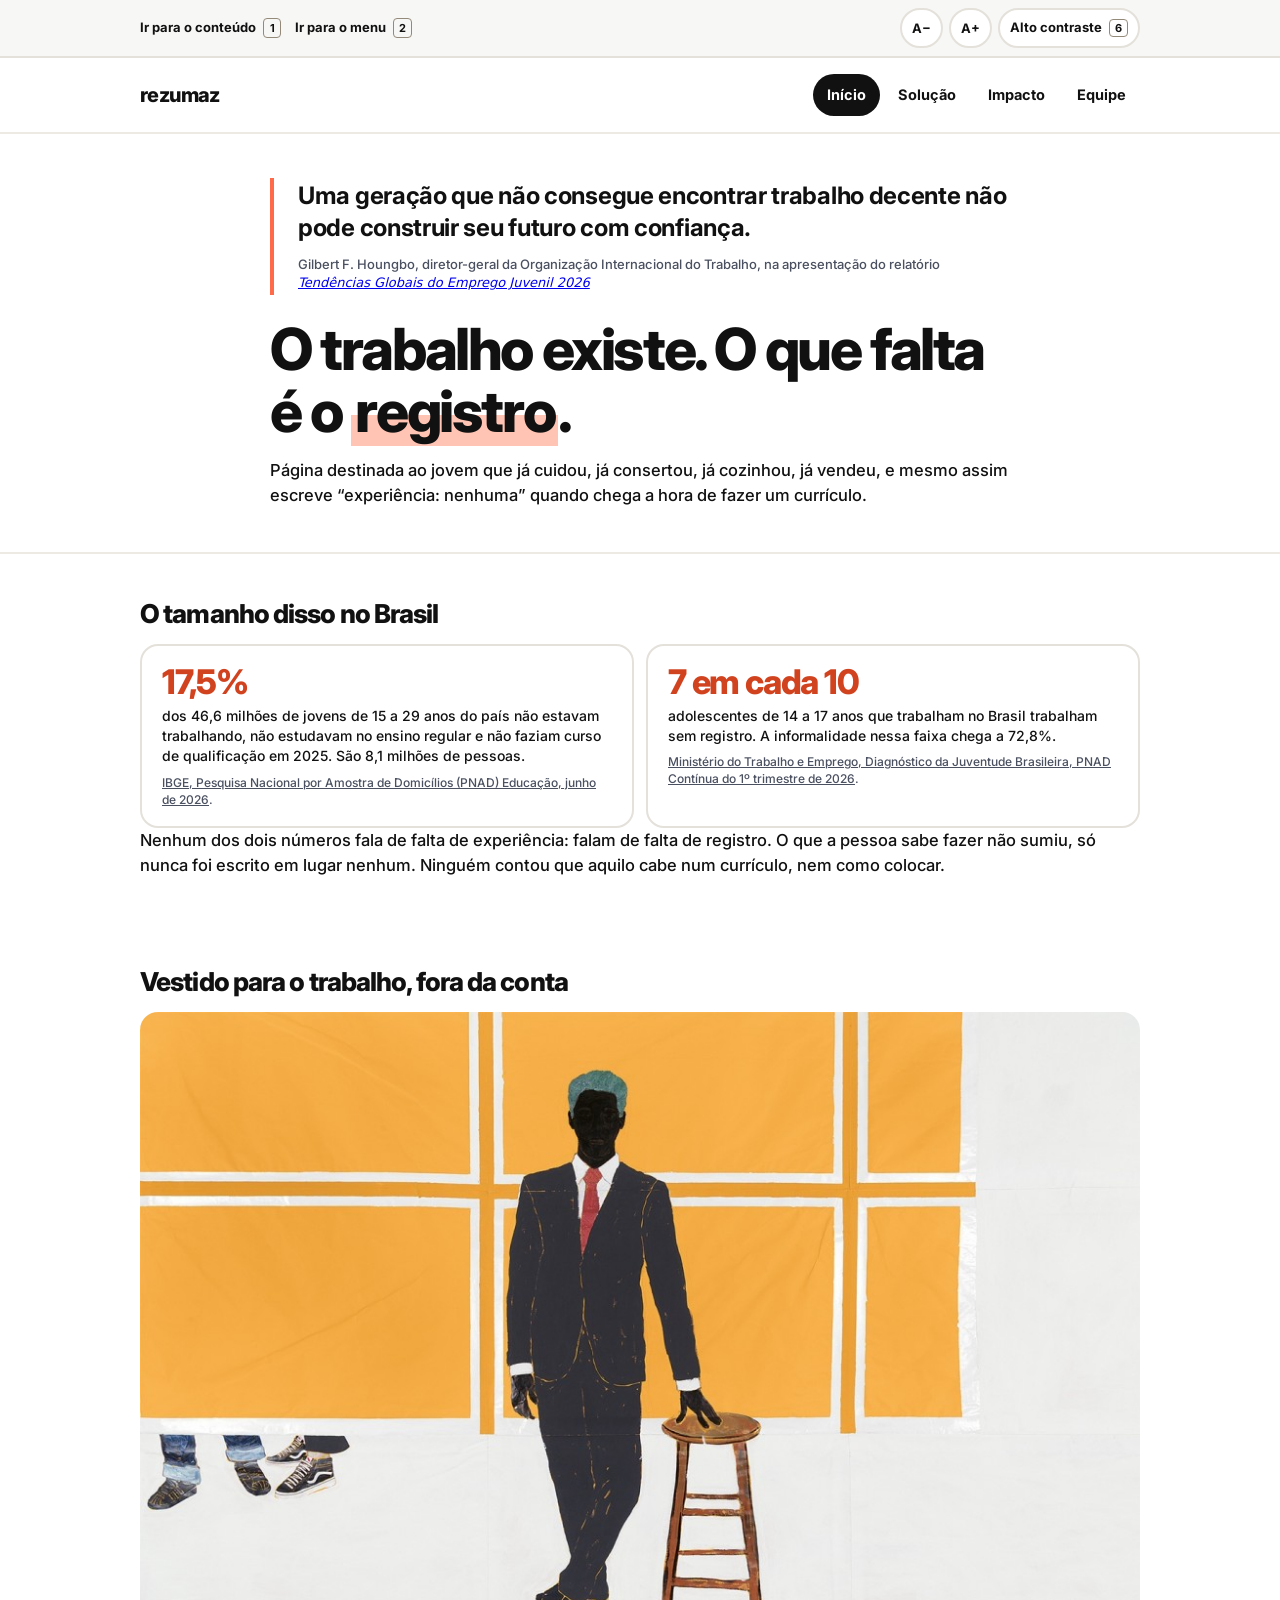
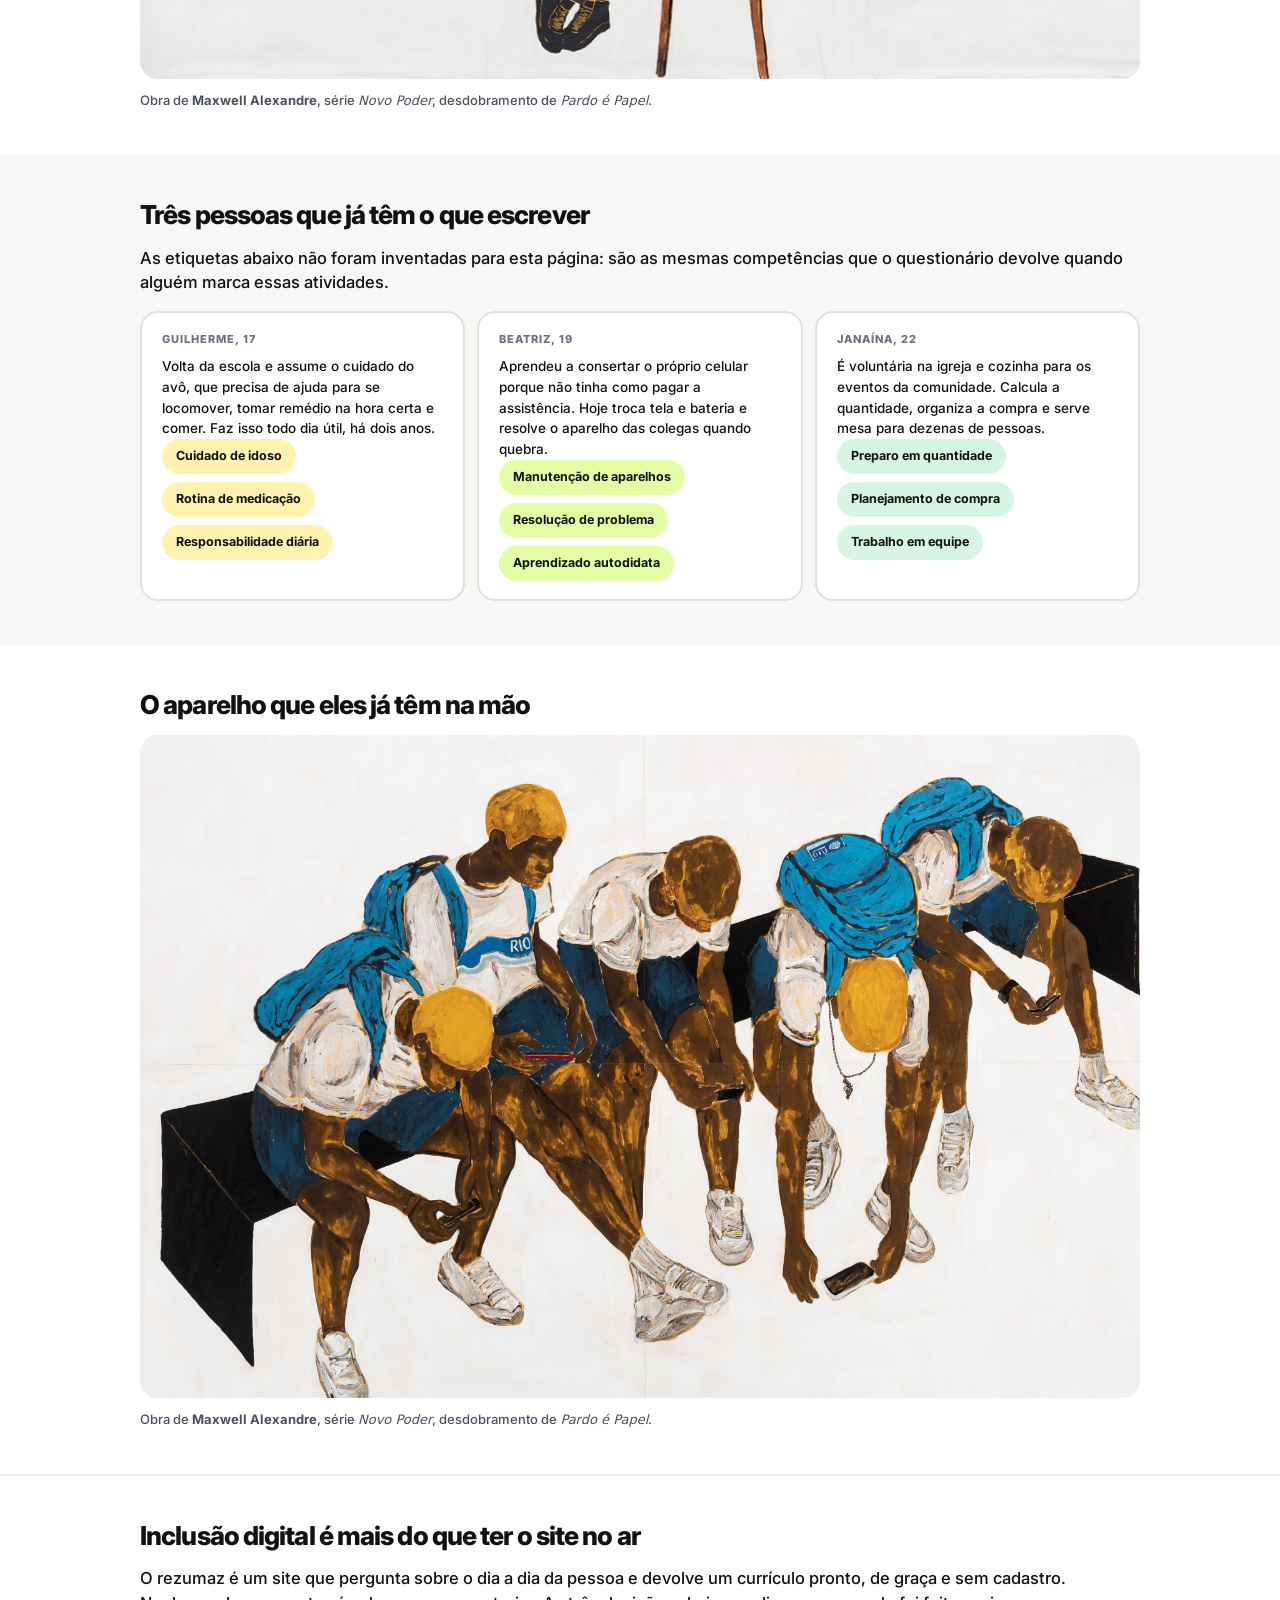
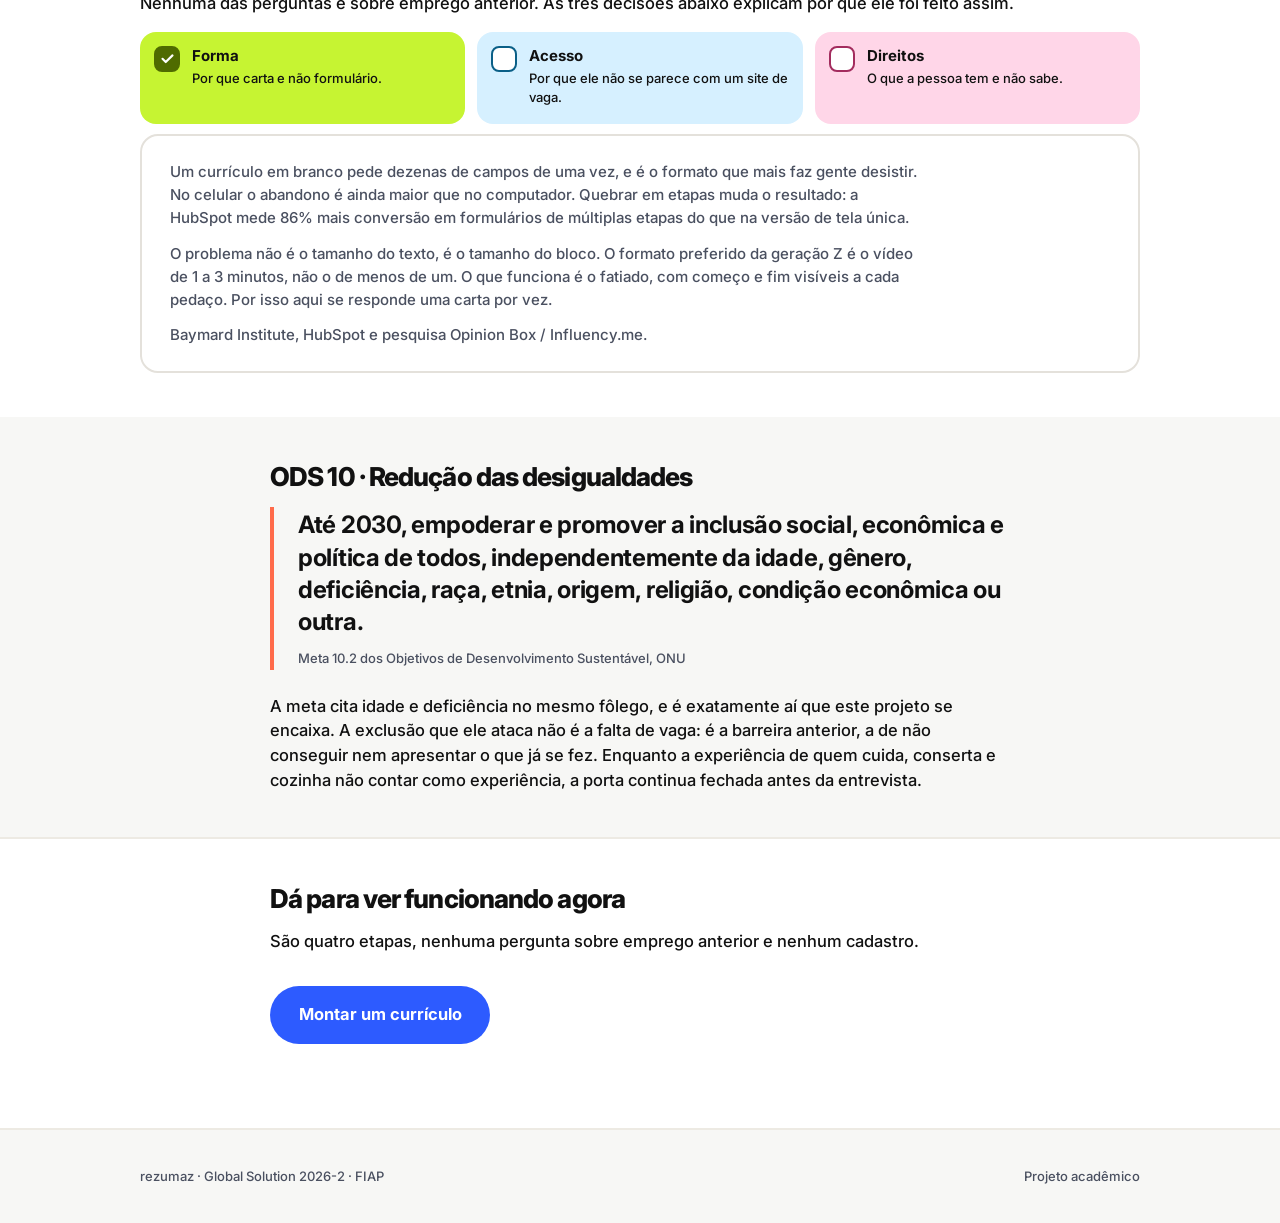
==== commit 0cba6b3d: "fix: regressao do simulacao e arquivos de entrega" ====
--- a/index.html
+++ b/index.html
@@ -63,7 +63,8 @@
           <p class="citacao__autor">
             Gilbert F. Houngbo, diretor-geral da Organização Internacional do
             Trabalho, na apresentação do relatório
-            <cite>Tendências Globais do Emprego Juvenil 2026</cite>
+            <a href="https://brasil.un.org/pt-br/320872-oit-alerta-para-avan%C3%A7o-do-desemprego-juvenil-e-maior-dificuldade-de-acesso-ao-trabalho"
+               target="_blank" rel="noopener"><cite>Tendências Globais do Emprego Juvenil 2026</cite></a>
           </p>
         </blockquote>
 
@@ -94,8 +95,9 @@
               qualificação em 2025. São 8,1 milhões de pessoas.
             </p>
             <p class="dado__fonte">
-              IBGE, Pesquisa Nacional por Amostra de Domicílios (PNAD) Educação,
-              divulgada em junho de 2026.
+              <a href="https://agenciadenoticias.ibge.gov.br/agencia-noticias/2012-agencia-de-noticias/noticias/47222-cai-a-proporcao-de-jovens-que-nao-trabalham-nao-estudam-e-nem-se-qualificam"
+                 target="_blank" rel="noopener">IBGE, Pesquisa Nacional por Amostra
+                de Domicílios (PNAD) Educação, junho de 2026</a>.
             </p>
           </div>
 
@@ -106,8 +108,10 @@
               registro. A informalidade nessa faixa chega a 72,8%.
             </p>
             <p class="dado__fonte">
-              Ministério do Trabalho e Emprego, a partir da PNAD Contínua do
-              primeiro trimestre de 2026.
+              <a href="https://www.gov.br/trabalho-e-emprego/pt-br/noticias-e-conteudo/2026/junho/dadosmtetrabalhojovem20261.pdf"
+                 target="_blank" rel="noopener">Ministério do Trabalho e Emprego,
+                Diagnóstico da Juventude Brasileira, PNAD Contínua do 1º trimestre
+                de 2026</a>.
             </p>
           </div>
         </div>
@@ -391,7 +395,7 @@
   <footer class="rodape">
     <div class="conteudo rodape__linha">
       <p>rezumaz · Global Solution 2026-2 · FIAP</p>
-      <p>Projeto acadêmico · nenhum dado sai do aparelho</p>
+      <p>Projeto acadêmico</p>
     </div>
   </footer>
 
--- a/css/estilos.css
+++ b/css/estilos.css
@@ -1870,7 +1870,7 @@
    altura e empurrava uma segunda folha em branco pra impressora. */
 @page {
   size: A4;
-  margin: 14mm;
+  margin: 0;
 }
 
 @media print {
@@ -1919,7 +1919,7 @@
 
   #folha-final {
     margin: 0;
-    padding: 0;
+    padding: 14mm;
     border: 0;
     border-radius: 0;
     box-shadow: none;
